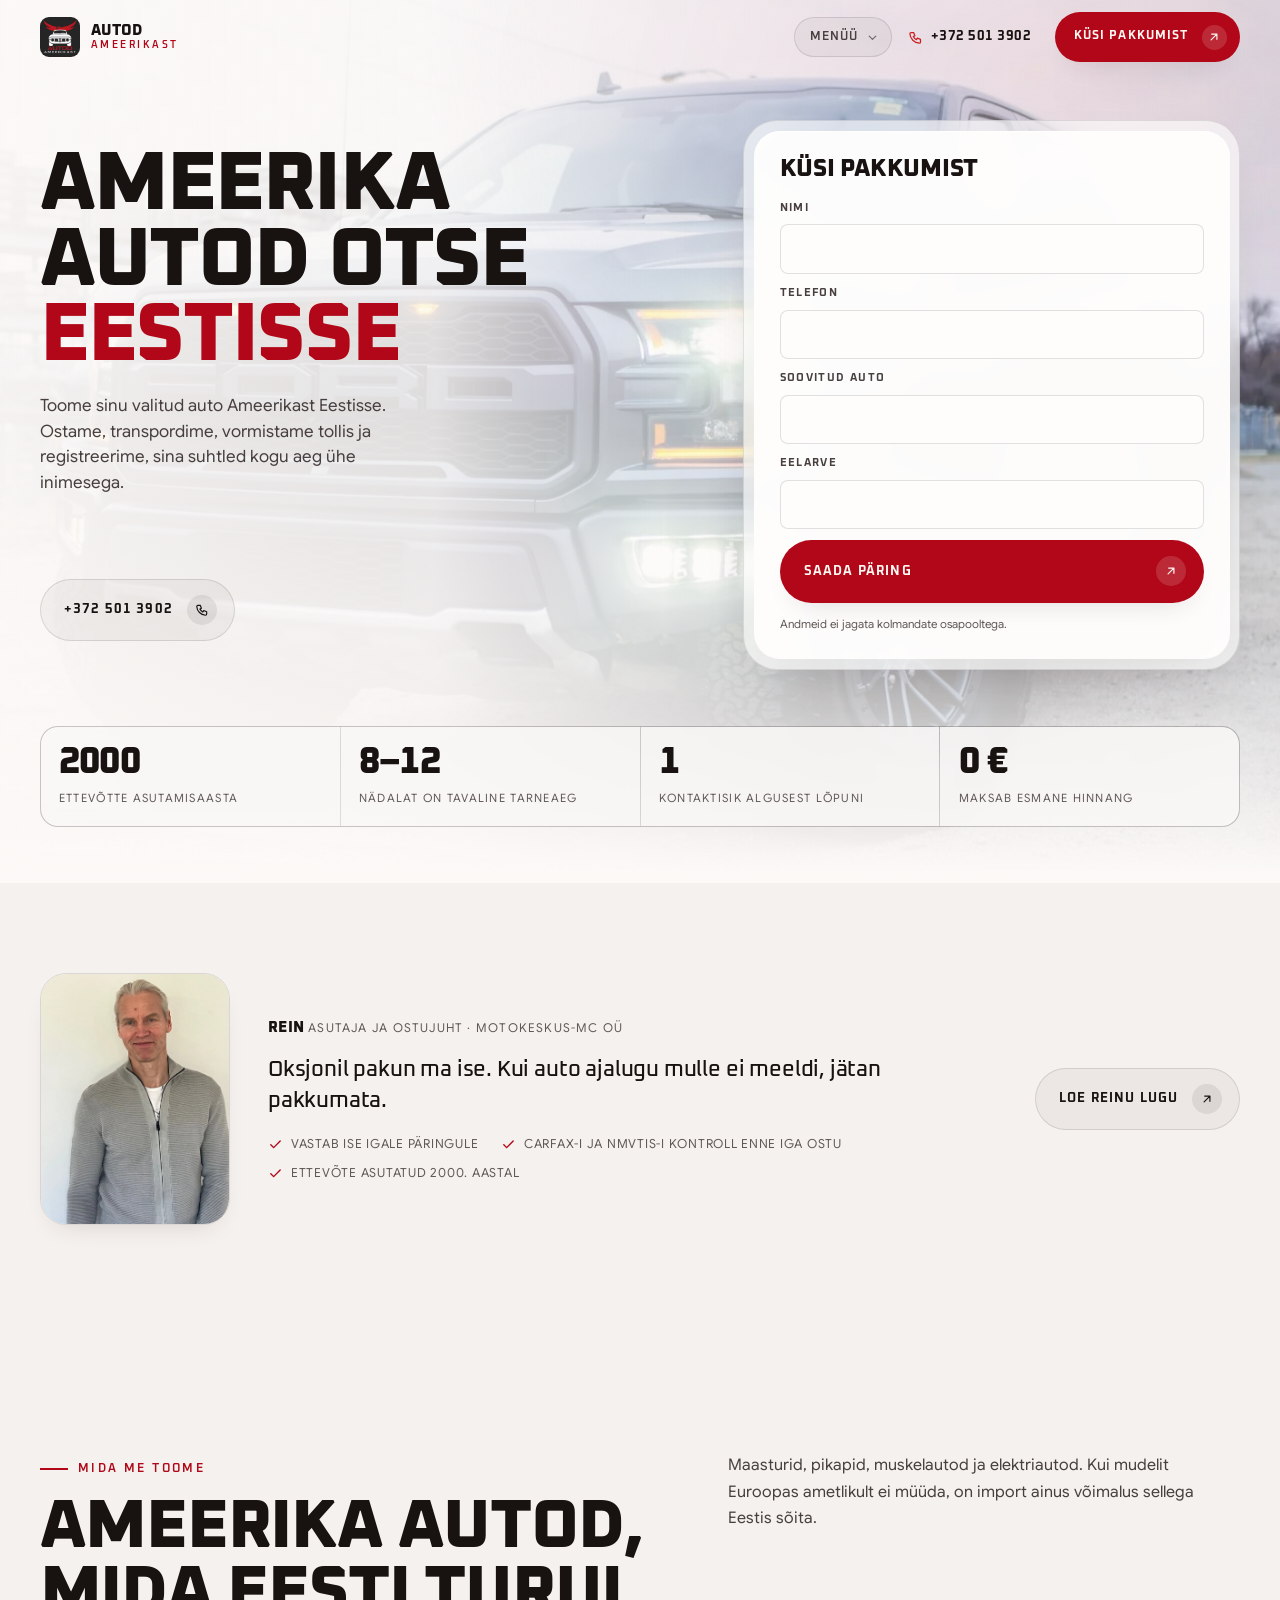
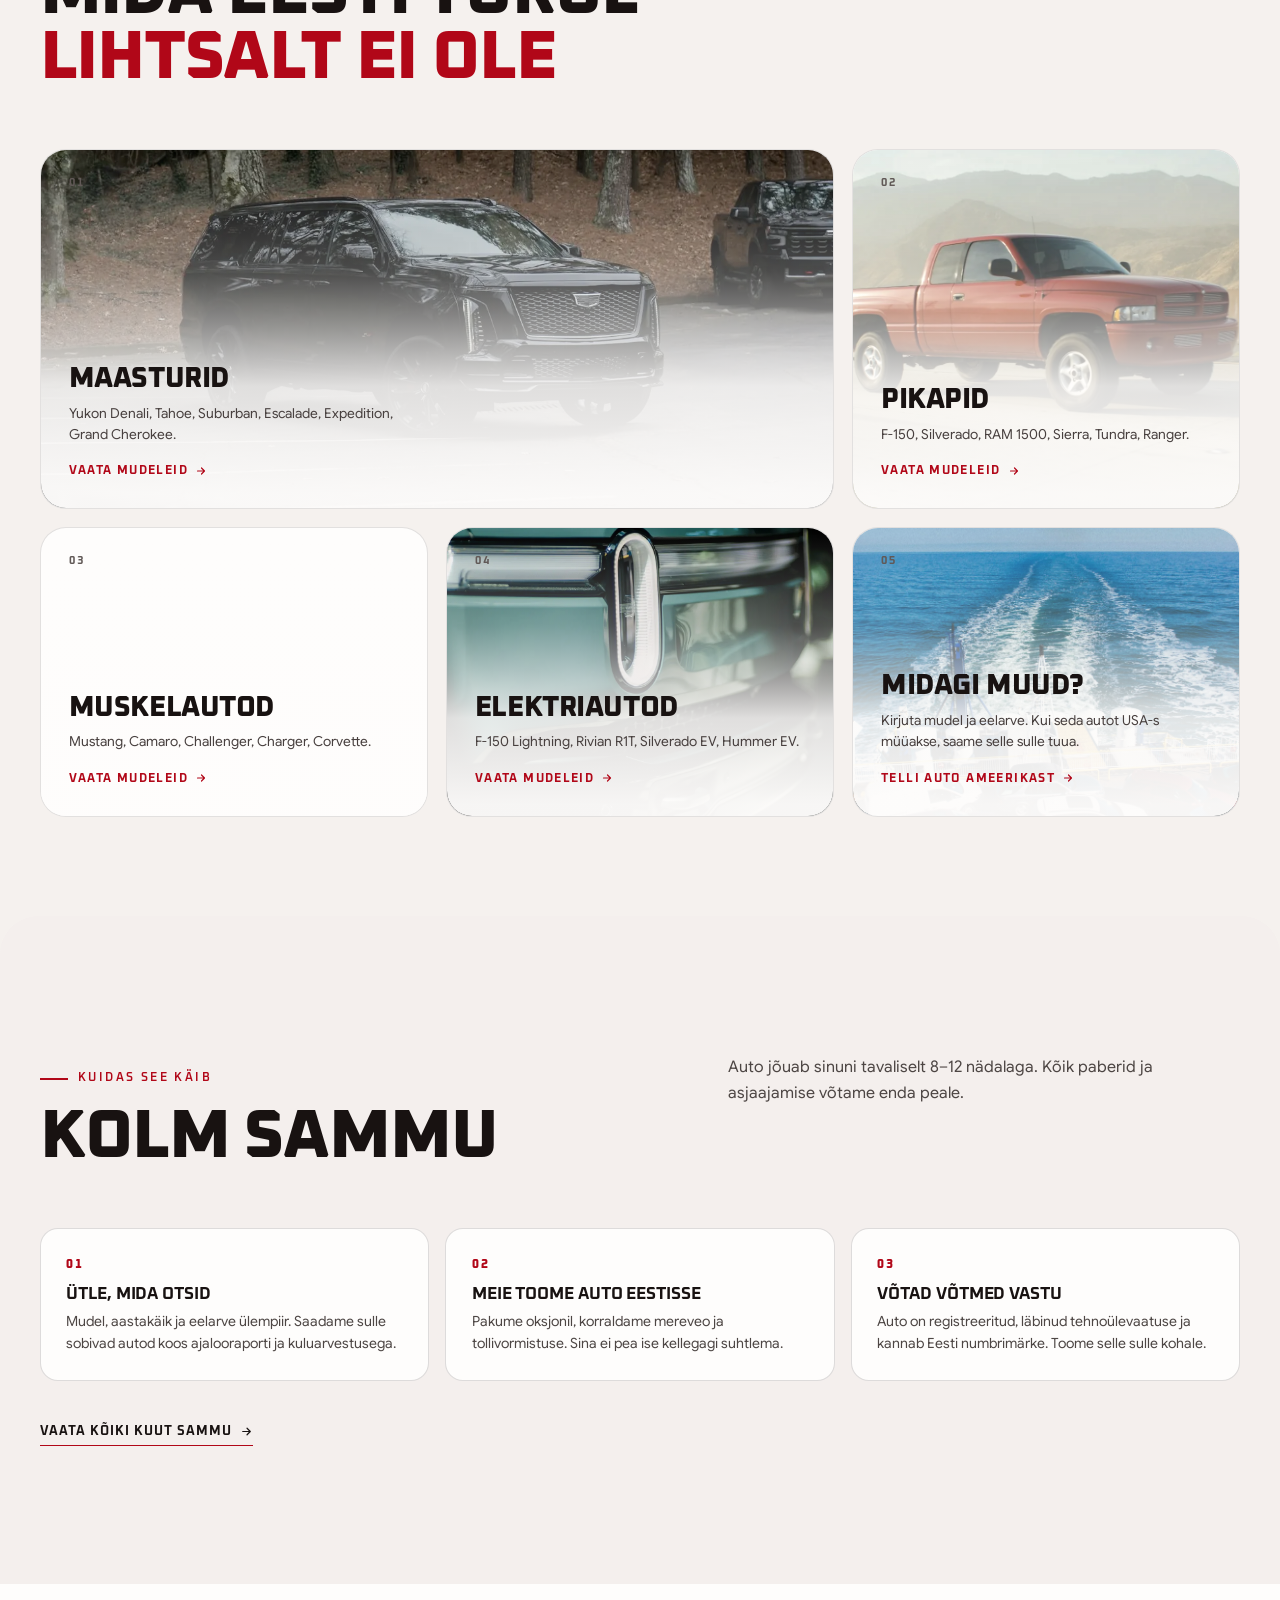
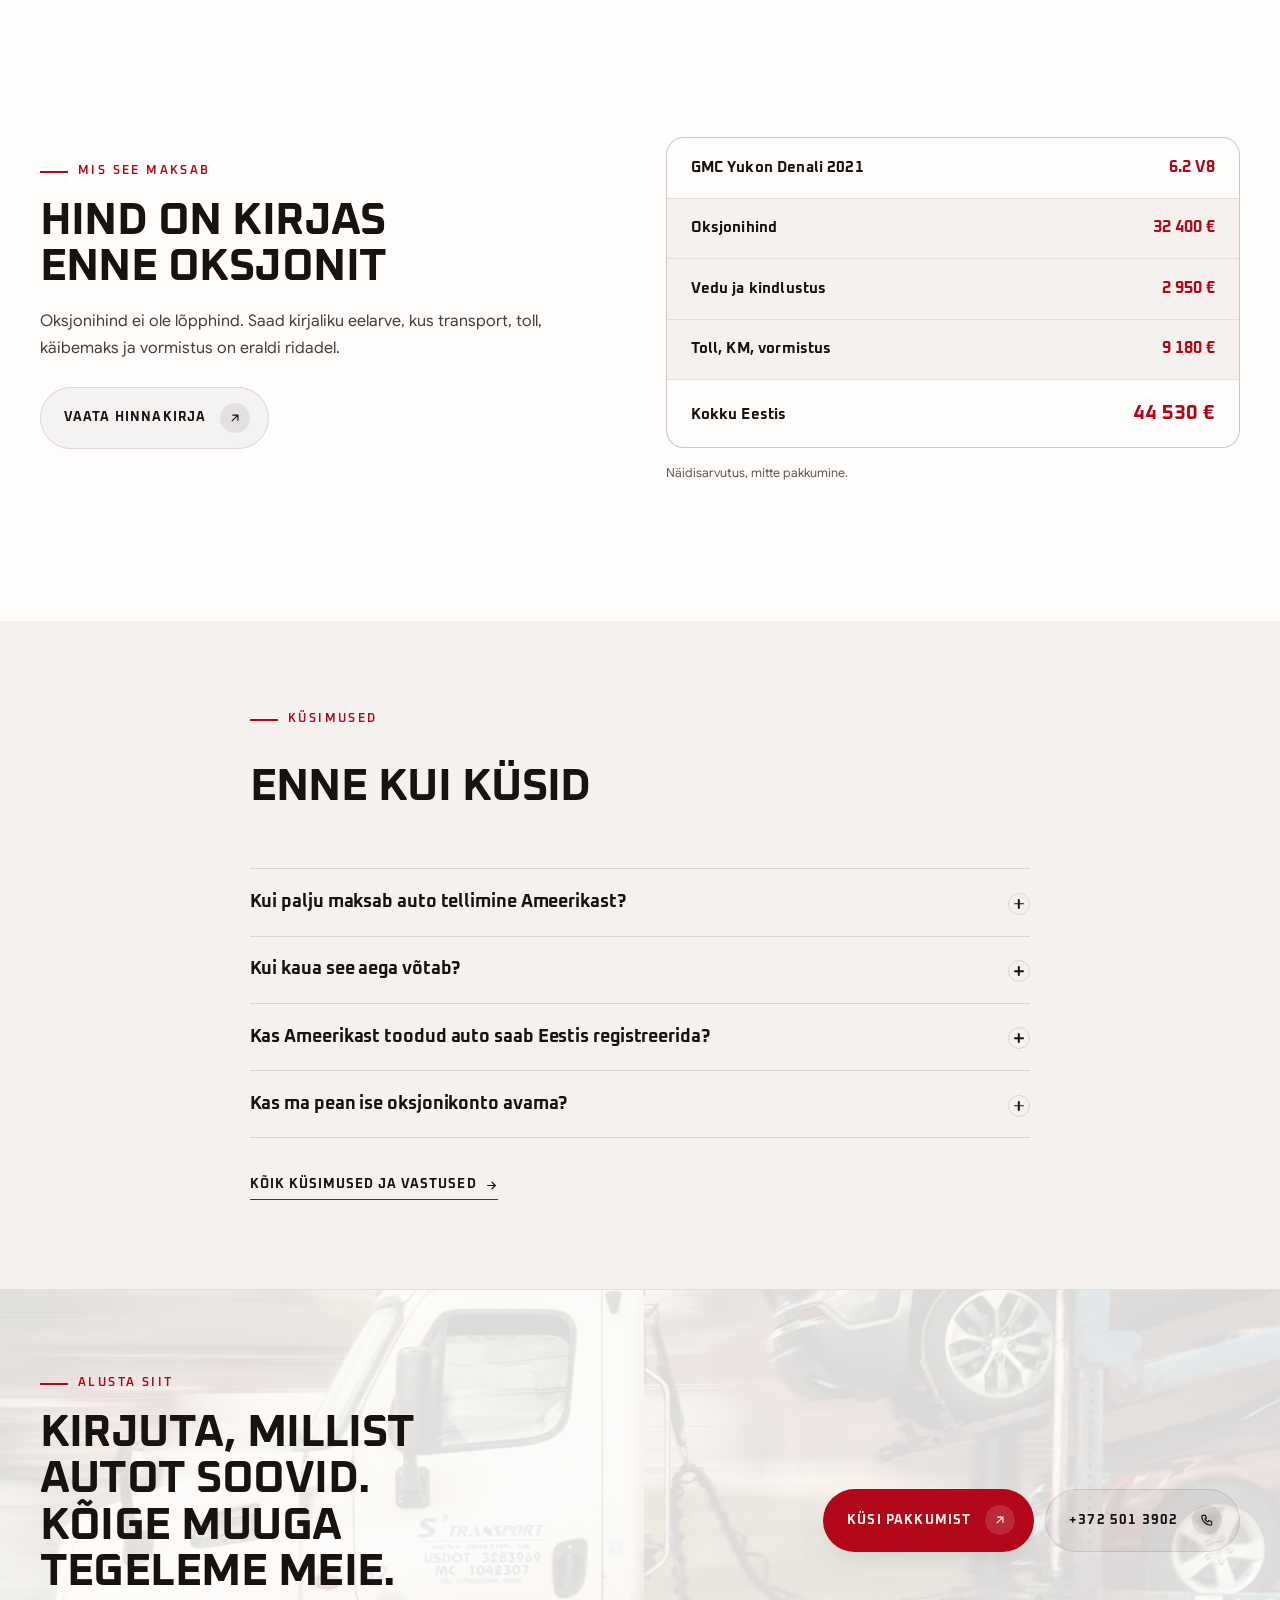
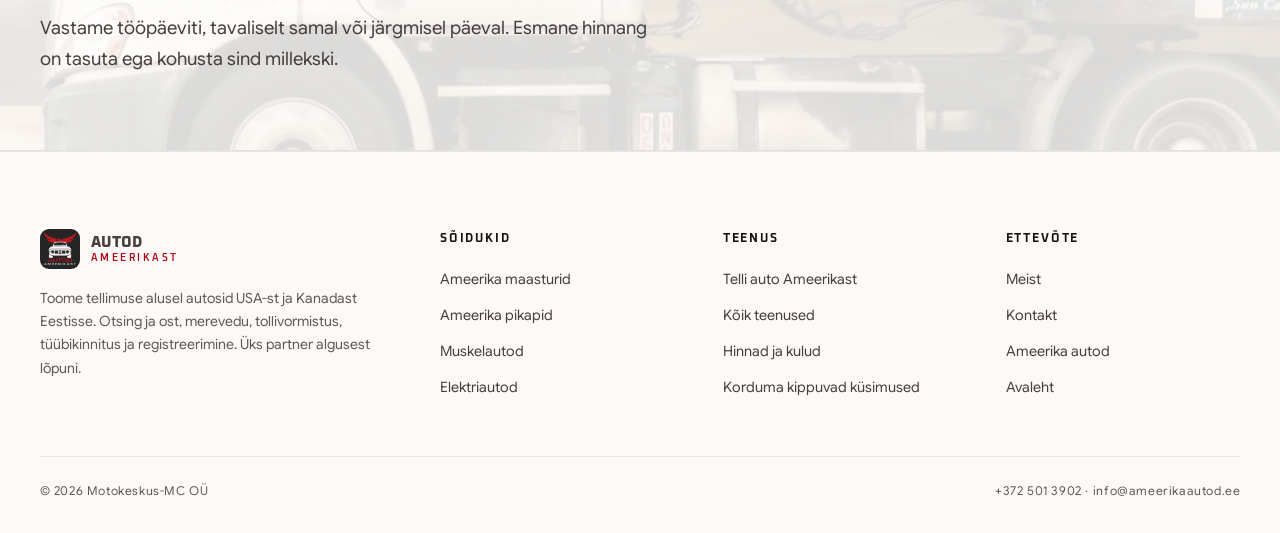
==== index.html @ 1978bb5d "Autod Ameerikast: light-only theme and native Estonian copy - Light theme on all devices; color-sche" ====
<!doctype html>
<html lang="et">
<head>
<meta charset="utf-8">
<meta name="viewport" content="width=device-width, initial-scale=1">
<title>Ameerika autod Eestisse · Telli autod Ameerikast</title>
<meta name="description" content="Telli autod Ameerikast: ost USA oksjonitelt, merevedu, toll, tüübikinnitus ja registreerimine Eestis. Maasturid, pikapid, muskelautod. Küsi pakkumist.">
<meta name="robots" content="index, follow, max-image-preview:large, max-snippet:-1">
<link rel="canonical" href="https://ameerikaautod.ee/">
<meta name="theme-color" content="#faf8f6">
<meta name="color-scheme" content="only light">
<meta name="supported-color-schemes" content="light only">
<meta property="og:type" content="website">
<meta property="og:site_name" content="Autod Ameerikast">
<meta property="og:locale" content="et_EE">
<meta property="og:title" content="Ameerika autod Eestisse · Telli autod Ameerikast">
<meta property="og:description" content="Telli autod Ameerikast: ost USA oksjonitelt, merevedu, toll, tüübikinnitus ja registreerimine Eestis. Maasturid, pikapid, muskelautod. Küsi pakkumist.">
<meta property="og:url" content="https://ameerikaautod.ee/">
<meta property="og:image" content="https://ameerikaautod.ee/img/cars/hero-challenger.webp">
<meta property="og:image:alt" content="Autod Ameerikast">
<meta name="twitter:card" content="summary_large_image">
<meta name="twitter:title" content="Ameerika autod Eestisse · Telli autod Ameerikast">
<meta name="twitter:description" content="Telli autod Ameerikast: ost USA oksjonitelt, merevedu, toll, tüübikinnitus ja registreerimine Eestis. Maasturid, pikapid, muskelautod. Küsi pakkumist.">
<meta name="twitter:image" content="https://ameerikaautod.ee/img/cars/hero-challenger.webp">
<link rel="icon" type="image/png" href="/img/brand/favicon.png">
<link rel="apple-touch-icon" href="/img/brand/favicon.png">
<link rel="preload" as="font" type="font/woff2" href="/fonts/Oxanium.woff2" crossorigin>
<link rel="preload" as="font" type="font/woff2" href="/fonts/GoogleSansFlex.woff2" crossorigin>
<link rel="stylesheet" href="/css/site.css?v=af9ed8b9">
<script type="application/ld+json">{"@context":"https://schema.org","@type":"AutoDealer","@id":"https://ameerikaautod.ee/#org","name":"Autod Ameerikast","legalName":"Motokeskus-MC OÜ","url":"https://ameerikaautod.ee/","logo":"https://ameerikaautod.ee/img/brand/logo.png","image":"https://ameerikaautod.ee/img/cars/hero-challenger.webp","telephone":"+372 501 3902","email":"info@ameerikaautod.ee","priceRange":"€€€","foundingDate":"2000-02-17","vatID":"EE100602175","taxID":"10643414","identifier":{"@type":"PropertyValue","name":"Äriregistri kood","value":"10643414"},"address":{"@type":"PostalAddress","addressLocality":"Tallinn","addressCountry":"EE"},"areaServed":{"@type":"Country","name":"Eesti"},"founder":{"@type":"Person","name":"Rein","jobTitle":"Asutaja ja ostujuht"},"knowsLanguage":["et","en"],"knowsAbout":["Ameerika autode import","Autode tellimine Ameerikast","USA oksjonitelt auto ostmine","Sõiduki tollivormistus","Eesti tüübikinnitus ja registreerimine"],"makesOffer":[{"@type":"Offer","itemOffered":{"@type":"Service","name":"Ameerika maasturid"}},{"@type":"Offer","itemOffered":{"@type":"Service","name":"Ameerika pikapid"}},{"@type":"Offer","itemOffered":{"@type":"Service","name":"Ameerika muskelautod"}},{"@type":"Offer","itemOffered":{"@type":"Service","name":"Ameerika elektriautod"}}]}</script>
<script type="application/ld+json">{"@context":"https://schema.org","@type":"WebSite","@id":"https://ameerikaautod.ee/#website","url":"https://ameerikaautod.ee/","name":"Autod Ameerikast","inLanguage":"et","publisher":{"@id":"https://ameerikaautod.ee/#org"}}</script>
<script type="application/ld+json">{"@context":"https://schema.org","@type":"FAQPage","mainEntity":[{"@type":"Question","name":"Kui palju maksab auto tellimine Ameerikast?","acceptedAnswer":{"@type":"Answer","text":"Ostuhinnale lisandub tavaliselt 35–40%: transport, tollimaks, käibemaks, tüübikinnitus ja teenustasu. Täpse kalkulatsiooni saad enne oksjonit. Kõik kulud on lahti kirjutatud hinnakirja lehel."}},{"@type":"Question","name":"Kui kaua see aega võtab?","acceptedAnswer":{"@type":"Answer","text":"Tavaliselt 8–12 nädalat oksjoni võitmisest kuni Eesti numbrimärkideni. Selle aja sisse jäävad transport sadamasse, merevedu, toll, tüübikinnitus ja registreerimine."}},{"@type":"Question","name":"Kas Ameerikast toodud auto saab Eestis registreerida?","acceptedAnswer":{"@type":"Answer","text":"Jah. Taotleme üksiksõiduki tüübikinnituse, teeme tehnoülevaatuse ja registreerime auto Transpordiametis. Saad auto kätte Eesti numbrimärkide ja kehtiva tehnoülevaatusega."}},{"@type":"Question","name":"Kas ma pean ise oksjonikonto avama?","acceptedAnswer":{"@type":"Answer","text":"Ei. Meil on litsents Coparti ja IAAI oksjonitel osalemiseks. Sina ei pea oksjonimajas registreeruma, sinna deposiiti maksma ega inglise keeles suhtlema."}}]}</script>
</head>
<body>
<a class="skip" href="#sisu">Liigu sisu juurde</a>
<header class="hdr" id="hdr">
  <div class="wrap hdr__in">
    <a class="brand" href="/" aria-label="Autod Ameerikast, avaleht">
      <img src="/img/brand/logo.webp" alt="" width="40" height="40" fetchpriority="high">
      <span class="brand__txt"><span class="brand__a">Autod</span><span class="brand__b">Ameerikast</span></span>
    </a>
    <div class="menu" id="menu">
      <button class="menu__btn" id="menubtn" type="button" aria-expanded="false" aria-controls="menupop">Menüü<svg class="menu__chev" viewBox="0 0 24 24" aria-hidden="true"><path d="m6 9.5 6 6 6-6"/></svg></button>
      <nav class="menu__pop" id="menupop" aria-label="Peamenüü"><ul><li style="--i:0"><a href="/ameerika-autod/"><span class="menu__lbl">Ameerika autod</span><span class="menu__note">Maasturid, pikapid, muskelautod</span></a></li><li style="--i:1"><a href="/telli-auto-ameerikast/"><span class="menu__lbl">Telli auto</span><span class="menu__note">Kuidas tellimine käib</span></a></li><li style="--i:2"><a href="/teenused/"><span class="menu__lbl">Teenused</span><span class="menu__note">Ost, transport, toll, registreerimine</span></a></li><li style="--i:3"><a href="/hinnakiri/"><span class="menu__lbl">Hinnad</span><span class="menu__note">Kui palju auto kokku maksab</span></a></li><li style="--i:4"><a href="/meist/"><span class="menu__lbl">Meist</span><span class="menu__note">Kes sinu auto ostab</span></a></li><li style="--i:5"><a href="/kontakt/"><span class="menu__lbl">Kontakt</span><span class="menu__note">Küsi pakkumist</span></a></li><li style="--i:6"><a href="/kkk/"><span class="menu__lbl">KKK</span><span class="menu__note">Vastused küsimustele</span></a></li></ul></nav>
    </div>
    <a class="hdr__tel" href="tel:+3725013902"><svg viewBox="0 0 24 24" aria-hidden="true"><path d="M5 4h4l2 5-2.5 1.5a11 11 0 0 0 5 5L15 13l5 2v4a2 2 0 0 1-2 2A16 16 0 0 1 3 6a2 2 0 0 1 2-2"/></svg>+372 501 3902</a>
    <span class="hdr__cta"><a class="btn btn--primary btn--sm" href="/kontakt/">Küsi pakkumist<span class="btn__ic"><svg viewBox="0 0 24 24" aria-hidden="true"><path d="M7 17 17 7M8 7h9v9"/></svg></span></a></span>
    <button class="burger" id="burger" aria-expanded="false" aria-controls="sheet" aria-label="Ava menüü"><i aria-hidden="true"></i></button>
  </div>
</header>

<div class="sheet" id="sheet" aria-hidden="true">
  <div></div>
  <nav class="sheet__nav" aria-label="Mobiilimenüü">
    <ul><li><a href="/ameerika-autod/" style="--i:0">Ameerika autod<span>Maasturid, pikapid, muskelautod</span></a></li><li><a href="/telli-auto-ameerikast/" style="--i:1">Telli auto<span>Kuidas tellimine käib</span></a></li><li><a href="/teenused/" style="--i:2">Teenused<span>Ost, transport, toll, registreerimine</span></a></li><li><a href="/hinnakiri/" style="--i:3">Hinnad<span>Kui palju auto kokku maksab</span></a></li><li><a href="/meist/" style="--i:4">Meist<span>Kes sinu auto ostab</span></a></li><li><a href="/kontakt/" style="--i:5">Kontakt<span>Küsi pakkumist</span></a></li><li><a href="/kkk/" style="--i:6">KKK<span>Vastused küsimustele</span></a></li></ul>
  </nav>
  <div class="sheet__foot">
    <a class="btn btn--ghost btn--wide" href="tel:+3725013902">+372 501 3902<span class="btn__ic"><svg viewBox="0 0 24 24" aria-hidden="true"><path d="M5 4h4l2 5-2.5 1.5a11 11 0 0 0 5 5L15 13l5 2v4a2 2 0 0 1-2 2A16 16 0 0 1 3 6a2 2 0 0 1 2-2"/></svg></span></a>
    <a class="btn btn--primary btn--wide" href="/kontakt/">Küsi pakkumist<span class="btn__ic"><svg viewBox="0 0 24 24" aria-hidden="true"><path d="M7 17 17 7M8 7h9v9"/></svg></span></a>
  </div>
</div>
<main id="sisu">

<section class="hero">
  <div class="hero__amb" aria-hidden="true">
    <img src="/img/cars/hero-raptor.webp" width="1400" height="1050" alt="" fetchpriority="high" decoding="async">
  </div>
  <div class="hero__veil" aria-hidden="true"></div>
  <div class="wrap hero__in">
    <div class="hero__grid">

      <div>
        <h1 class="d-hero">Ameerika<br>autod otse<br><span class="mark">Eestisse</span></h1>
        <p class="hero__sub">Toome sinu valitud auto Ameerikast Eestisse. Ostame, transpordime, vormistame tollis ja registreerime, sina suhtled kogu aeg ühe inimesega.</p>
      </div>

      <div class="hero__acts">
        <a class="btn btn--ghost" href="tel:+3725013902">+372 501 3902<span class="btn__ic"><svg viewBox="0 0 24 24" aria-hidden="true"><path d="M5 4h4l2 5-2.5 1.5a11 11 0 0 0 5 5L15 13l5 2v4a2 2 0 0 1-2 2A16 16 0 0 1 3 6a2 2 0 0 1 2-2"/></svg></span></a>
      </div>

      <aside class="heroform">
        <div class="heroform__core">
          <h2>Küsi pakkumist</h2>
          <form class="form" action="/aitah/" method="post" name="kiirparing" data-netlify="true" netlify-honeypot="company">
            <input type="hidden" name="form-name" value="kiirparing">
            <p hidden><label>Jäta tühjaks <input name="company"></label></p>
            <div class="field">
              <label for="h-nimi">Nimi</label>
              <input id="h-nimi" name="nimi" type="text" autocomplete="name" required>
            </div>
            <div class="field">
              <label for="h-tel">Telefon</label>
              <input id="h-tel" name="telefon" type="tel" autocomplete="tel" required>
            </div>
            <div class="field">
              <label for="h-auto">Soovitud auto</label>
              <input id="h-auto" name="soov" type="text" required>
            </div>
            <div class="field">
              <label for="h-eelarve">Eelarve</label>
              <input id="h-eelarve" name="eelarve" type="text">
            </div>
            <button class="btn btn--primary btn--wide" type="submit">Saada päring<span class="btn__ic"><svg viewBox="0 0 24 24" aria-hidden="true"><path d="M7 17 17 7M8 7h9v9"/></svg></span></button>
            <p class="heroform__note">Andmeid ei jagata kolmandate osapooltega.</p>
          </form>
        </div>
      </aside>

    </div>
    <div class="hero__facts">
      <div class="fact"><b>2000</b><span>ettevõtte asutamisaasta</span></div>
      <div class="fact"><b>8&ndash;12</b><span>nädalat on tavaline tarneaeg</span></div>
      <div class="fact"><b>1</b><span>kontaktisik algusest lõpuni</span></div>
      <div class="fact"><b>0 &euro;</b><span>maksab esmane hinnang</span></div>
    </div>
  </div>
</section>

<section class="sec sec--tight sec--raise">
  <div class="wrap trust rv">
    <div class="trust__face">
      <img src="/img/founder/rein-portrait.webp" width="824" height="1100"
           alt="Rein, Autod Ameerikast asutaja" loading="lazy" decoding="async">
    </div>
    <div>
      <span class="trust__who">Rein</span>
      <span class="trust__role">Asutaja ja ostujuht &middot; Motokeskus-MC OÜ</span>
      <p class="trust__quote">Oksjonil pakun ma ise. Kui auto ajalugu mulle ei meeldi, jätan pakkumata.</p>
      <div class="trust__meta">
        <span><svg viewBox="0 0 24 24" aria-hidden="true"><path d="m4.5 12.5 4.5 4.5L19.5 6.5"/></svg>Vastab ise igale päringule</span>
        <span><svg viewBox="0 0 24 24" aria-hidden="true"><path d="m4.5 12.5 4.5 4.5L19.5 6.5"/></svg>CARFAX-i ja NMVTIS-i kontroll enne iga ostu</span>
        <span><svg viewBox="0 0 24 24" aria-hidden="true"><path d="m4.5 12.5 4.5 4.5L19.5 6.5"/></svg>Ettevõte asutatud 2000. aastal</span>
      </div>
    </div>
    <div style="align-self:stretch;display:flex;align-items:center">
      <a class="btn btn--ghost" href="/meist/">Loe Reinu lugu<span class="btn__ic"><svg viewBox="0 0 24 24" aria-hidden="true"><path d="M7 17 17 7M8 7h9v9"/></svg></span></a>
    </div>
  </div>
</section>

<section class="sec sec--raise">
  <div class="wrap">
    <div class="sec__head sec__head--split">
      <div>
        <span class="kicker">Mida me toome</span>
        <h2 class="d1" style="margin-top:1rem">Ameerika autod,<br>mida Eesti turul<br><span class="mark">lihtsalt ei ole</span></h2>
      </div>
      <p>Maasturid, pikapid, muskelautod ja elektriautod. Kui mudelit Euroopas ametlikult ei müüda, on import ainus võimalus sellega Eestis sõita.</p>
    </div>
    <div class="bento"><a class="tile tile--wide" href="/ameerika-autod/maasturid/">
      <img src="/img/cars/suv-escalade.webp" width="1200" height="900" alt="Must Cadillac Escalade parklas lehtedeta puude taustal" loading="lazy" decoding="async">
      <span class="tile__idx">01</span>
      <span class="tile__body">
        <h3>Maasturid</h3>
        <p>Yukon Denali, Tahoe, Suburban, Escalade, Expedition, Grand Cherokee.</p>
        <span class="tile__go">Vaata mudeleid<svg viewBox="0 0 24 24" aria-hidden="true"><path d="M5 12h14M13 6l6 6-6 6"/></svg></span>
      </span>
    </a><a class="tile tile--tall" href="/ameerika-autod/pikapid/">
      <img src="/img/cars/pickup-orange.webp" width="1200" height="900" alt="Oranž pikap sõidab maanteel" loading="lazy" decoding="async">
      <span class="tile__idx">02</span>
      <span class="tile__body">
        <h3>Pikapid</h3>
        <p>F-150, Silverado, RAM 1500, Sierra, Tundra, Ranger.</p>
        <span class="tile__go">Vaata mudeleid<svg viewBox="0 0 24 24" aria-hidden="true"><path d="M5 12h14M13 6l6 6-6 6"/></svg></span>
      </span>
    </a><a class="tile tile--third" href="/ameerika-autod/muskelautod/">
      <img src="/img/cars/muscle-mustang.webp" width="1200" height="900" alt="Punane Ford Mustang Mach 1 kurvis maanteel" loading="lazy" decoding="async">
      <span class="tile__idx">03</span>
      <span class="tile__body">
        <h3>Muskelautod</h3>
        <p>Mustang, Camaro, Challenger, Charger, Corvette.</p>
        <span class="tile__go">Vaata mudeleid<svg viewBox="0 0 24 24" aria-hidden="true"><path d="M5 12h14M13 6l6 6-6 6"/></svg></span>
      </span>
    </a><a class="tile tile--third" href="/ameerika-autod/elektriautod/">
      <img src="/img/cars/ev-truck.webp" width="1200" height="900" alt="Rohekassinise elektripikapi esivõre ja valgusriba lähivaates" loading="lazy" decoding="async">
      <span class="tile__idx">04</span>
      <span class="tile__body">
        <h3>Elektriautod</h3>
        <p>F-150 Lightning, Rivian R1T, Silverado EV, Hummer EV.</p>
        <span class="tile__go">Vaata mudeleid<svg viewBox="0 0 24 24" aria-hidden="true"><path d="M5 12h14M13 6l6 6-6 6"/></svg></span>
      </span>
    </a><a class="tile tile--third" href="/telli-auto-ameerikast/">
      <img src="/img/cars/ship-cars.webp" width="1200" height="900" alt="Autod laeva tekil ookeanil" loading="lazy" decoding="async">
      <span class="tile__idx">05</span>
      <span class="tile__body">
        <h3>Midagi muud?</h3>
        <p>Kirjuta mudel ja eelarve. Kui seda autot USA-s müüakse, saame selle sulle tuua.</p>
        <span class="tile__go">Telli auto Ameerikast<svg viewBox="0 0 24 24" aria-hidden="true"><path d="M5 12h14M13 6l6 6-6 6"/></svg></span>
      </span>
    </a></div>
  </div>
</section>

<section class="sec sec--light notch">
  <div class="wrap">
    <div class="sec__head sec__head--split">
      <div>
        <span class="kicker kicker--light">Kuidas see käib</span>
        <h2 class="d1" style="margin-top:1rem">Kolm sammu</h2>
      </div>
      <p>Auto jõuab sinuni tavaliselt 8&ndash;12 nädalaga. Kõik paberid ja asjaajamise võtame enda peale.</p>
    </div>
    <ol class="mini">
      <li><b aria-hidden="true">01</b><h3>Ütle, mida otsid</h3><p>Mudel, aastakäik ja eelarve ülempiir. Saadame sulle sobivad autod koos ajalooraporti ja kuluarvestusega.</p></li>
      <li><b aria-hidden="true">02</b><h3>Meie toome auto Eestisse</h3><p>Pakume oksjonil, korraldame mereveo ja tollivormistuse. Sina ei pea ise kellegagi suhtlema.</p></li>
      <li><b aria-hidden="true">03</b><h3>Võtad võtmed vastu</h3><p>Auto on registreeritud, läbinud tehnoülevaatuse ja kannab Eesti numbrimärke. Toome selle sulle kohale.</p></li>
    </ol>
    <div style="margin-top:2.2rem"><a class="lnk" href="/telli-auto-ameerikast/">Vaata kõiki kuut sammu<svg viewBox="0 0 24 24" aria-hidden="true"><path d="M5 12h14M13 6l6 6-6 6"/></svg></a></div>
  </div>
</section>

<section class="sec sec--sheet">
  <div class="wrap split">
    <div class="rv">
      <span class="kicker">Mis see maksab</span>
      <h2 class="d2" style="margin-top:1rem">Hind on kirjas<br>enne oksjonit</h2>
      <p class="prose" style="margin-top:1.1rem">Oksjonihind ei ole lõpphind. Saad kirjaliku eelarve, kus transport, toll, käibemaks ja vormistus on eraldi ridadel.</p>
      <div style="margin-top:1.6rem"><a class="btn btn--ghost" href="/hinnakiri/">Vaata hinnakirja<span class="btn__ic"><svg viewBox="0 0 24 24" aria-hidden="true"><path d="M7 17 17 7M8 7h9v9"/></svg></span></a></div>
    </div>
    <div class="rv">
      <dl class="ptable">
        <div class="prow prow--head"><dt>GMC Yukon Denali 2021</dt><dd>6.2 V8</dd></div>
        <div class="prow"><dt>Oksjonihind</dt><dd>32 400 &euro;</dd></div>
        <div class="prow"><dt>Vedu ja kindlustus</dt><dd>2 950 &euro;</dd></div>
        <div class="prow"><dt>Toll, KM, vormistus</dt><dd>9 180 &euro;</dd></div>
        <div class="prow prow--total prow--head"><dt>Kokku Eestis</dt><dd>44 530 &euro;</dd></div>
      </dl>
      <p class="form__note" style="margin-top:.9rem">Näidisarvutus, mitte pakkumine.</p>
    </div>
  </div>
</section>

<section class="sec sec--tight sec--raise">
  <div class="wrap-narrow">
    <div class="sec__head"><span class="kicker">Küsimused</span><h2 class="d2" style="margin-top:1rem">Enne kui küsid</h2></div>
    <div class="faq"><details>
      <summary>Kui palju maksab auto tellimine Ameerikast?<i aria-hidden="true"></i></summary>
      <div class="faq__a"><div><p>Ostuhinnale lisandub tavaliselt 35–40%: transport, tollimaks, käibemaks, tüübikinnitus ja teenustasu. Täpse kalkulatsiooni saad enne oksjonit. Kõik kulud on lahti kirjutatud <a href="/hinnakiri/" style="color:var(--brand-text)">hinnakirja lehel</a>.</p></div></div>
    </details><details>
      <summary>Kui kaua see aega võtab?<i aria-hidden="true"></i></summary>
      <div class="faq__a"><div><p>Tavaliselt 8–12 nädalat oksjoni võitmisest kuni Eesti numbrimärkideni. Selle aja sisse jäävad transport sadamasse, merevedu, toll, tüübikinnitus ja registreerimine.</p></div></div>
    </details><details>
      <summary>Kas Ameerikast toodud auto saab Eestis registreerida?<i aria-hidden="true"></i></summary>
      <div class="faq__a"><div><p>Jah. Taotleme üksiksõiduki tüübikinnituse, teeme tehnoülevaatuse ja registreerime auto Transpordiametis. Saad auto kätte Eesti numbrimärkide ja kehtiva tehnoülevaatusega.</p></div></div>
    </details><details>
      <summary>Kas ma pean ise oksjonikonto avama?<i aria-hidden="true"></i></summary>
      <div class="faq__a"><div><p>Ei. Meil on litsents Coparti ja IAAI oksjonitel osalemiseks. Sina ei pea oksjonimajas registreeruma, sinna deposiiti maksma ega inglise keeles suhtlema.</p></div></div>
    </details></div>
    <div style="margin-top:2rem"><a class="lnk" href="/kkk/">Kõik küsimused ja vastused<svg viewBox="0 0 24 24" aria-hidden="true"><path d="M5 12h14M13 6l6 6-6 6"/></svg></a></div>
  </div>
</section>


<section class="band">
  <div class="band__bg" aria-hidden="true"><img src="/img/cars/carrier-truck.webp" width="1400" height="700" alt="" loading="lazy" decoding="async"></div>
  <div class="wrap band__in">
    <div class="rv">
      <span class="kicker">Alusta siit</span>
      <h2 class="d2" style="margin-top:1rem">Kirjuta, millist autot soovid. Kõige muuga tegeleme meie.</h2>
      <p class="lede" style="margin-top:1rem;max-width:52ch">Vastame tööpäeviti, tavaliselt samal või järgmisel päeval. Esmane hinnang on tasuta ega kohusta sind millekski.</p>
    </div>
    <div class="band__acts rv">
      <a class="btn btn--primary" href="/kontakt/">Küsi pakkumist<span class="btn__ic"><svg viewBox="0 0 24 24" aria-hidden="true"><path d="M7 17 17 7M8 7h9v9"/></svg></span></a>
      <a class="btn btn--ghost" href="tel:+3725013902">+372 501 3902<span class="btn__ic"><svg viewBox="0 0 24 24" aria-hidden="true"><path d="M5 4h4l2 5-2.5 1.5a11 11 0 0 0 5 5L15 13l5 2v4a2 2 0 0 1-2 2A16 16 0 0 1 3 6a2 2 0 0 1 2-2"/></svg></span></a>
    </div>
  </div>
</section>
</main>
<footer class="ftr">
  <div class="wrap">
    <div class="ftr__grid">
      <div class="ftr__col ftr__about">
        <a class="brand" href="/" aria-label="Autod Ameerikast, avaleht">
          <img src="/img/brand/logo.webp" alt="" width="40" height="40" loading="lazy">
          <span class="brand__txt"><span class="brand__a">Autod</span><span class="brand__b">Ameerikast</span></span>
        </a>
        <p>Toome tellimuse alusel autosid USA-st ja Kanadast Eestisse. Otsing ja ost, merevedu, tollivormistus, tüübikinnitus ja registreerimine. Üks partner algusest lõpuni.</p>
      </div>
      <div class="ftr__col">
        <h2 class="ftr__h">Sõidukid</h2>
        <ul><li><a href="/ameerika-autod/maasturid/">Ameerika maasturid</a></li><li><a href="/ameerika-autod/pikapid/">Ameerika pikapid</a></li><li><a href="/ameerika-autod/muskelautod/">Muskelautod</a></li><li><a href="/ameerika-autod/elektriautod/">Elektriautod</a></li></ul>
      </div><div class="ftr__col">
        <h2 class="ftr__h">Teenus</h2>
        <ul><li><a href="/telli-auto-ameerikast/">Telli auto Ameerikast</a></li><li><a href="/teenused/">Kõik teenused</a></li><li><a href="/hinnakiri/">Hinnad ja kulud</a></li><li><a href="/kkk/">Korduma kippuvad küsimused</a></li></ul>
      </div><div class="ftr__col">
        <h2 class="ftr__h">Ettevõte</h2>
        <ul><li><a href="/meist/">Meist</a></li><li><a href="/kontakt/">Kontakt</a></li><li><a href="/ameerika-autod/">Ameerika autod</a></li><li><a href="/">Avaleht</a></li></ul>
      </div>
    </div>
    <div class="ftr__bot">
      <span>© 2026 Motokeskus-MC OÜ</span>
      <span><a href="tel:+3725013902">+372 501 3902</a> · <a href="mailto:info@ameerikaautod.ee">info@ameerikaautod.ee</a></span>
    </div>
  </div>
</footer>
<script src="/js/site.js?v=0c613868" defer></script>
</body>
</html>
---- css/site.css ----
/* ===========================================================
   AUTOD AMEERIKAST — design system
   Oxanium (display) + Google Sans Flex (body), self-hosted.
   =========================================================== */

@font-face{
  font-family:"Oxanium";
  src:url("/fonts/Oxanium.woff2") format("woff2-variations"),
      url("/fonts/Oxanium.woff2") format("woff2");
  font-weight:300 800; font-style:normal; font-display:swap;
}
@font-face{
  font-family:"GS Flex";
  src:url("/fonts/GoogleSansFlex.woff2") format("woff2-variations"),
      url("/fonts/GoogleSansFlex.woff2") format("woff2");
  font-weight:300 800; font-style:normal; font-display:swap;
}

:root{
  /* ---- surface: every neutral tinted toward the brand hue ---- */
  /* LIGHT ONLY: the ink-* names are kept so selectors stay stable,
     but every surface is now light. No dark theme exists. */
  color-scheme:light only;
  --ink-900:oklch(98.4% .004 60);   /* page */
  --ink-850:oklch(96% .006 55);     /* raised band */
  --ink-800:oklch(99.4% .002 60);   /* cards */
  --ink-750:oklch(94% .007 55);
  --ink-700:oklch(90% .008 50);
  --ink-600:oklch(82% .009 45);
  --ink-500:oklch(66% .009 35);

  --paper:oklch(95.6% .006 55);
  --paper-2:oklch(99.4% .002 60);
  --paper-3:oklch(88% .008 50);

  --brand:oklch(48% .192 26);
  --brand-hi:oklch(54% .205 27);
  --brand-text:oklch(48% .192 26);   /* small text on light: AA-safe */
  --brand-dim:oklch(38% .145 26);

  /* ---- text ---- */
  /* on-dark-* now hold DARK text for the light surfaces */
  --on-dark-1:oklch(19% .010 28);
  --on-dark-2:oklch(38% .010 30);
  --on-dark-3:oklch(47% .011 32);
  --on-light-1:oklch(19% .010 28);
  --on-light-2:oklch(40% .010 30);
  --on-light-3:oklch(46% .011 32);

  --line-dark:oklch(19% .01 28 / .12);
  --line-dark-2:oklch(19% .01 28 / .08);
  --line-light:oklch(19% .01 28 / .14);

  /* ---- type ---- */
  --display:"Oxanium","Arial Narrow",system-ui,sans-serif;
  --body:"GS Flex",system-ui,-apple-system,"Segoe UI",sans-serif;

  --t-hero:clamp(2.6rem,1.05rem + 5.1vw,5.4rem);
  --t-d1:clamp(2.1rem,1.1rem + 3.9vw,4.25rem);
  --t-d2:clamp(1.65rem,1.08rem + 2.2vw,2.9rem);
  --t-d3:clamp(1.3rem,1.07rem + .9vw,1.85rem);
  --t-lg:clamp(1.03rem,.98rem + .22vw,1.19rem);
  --t-base:1rem;
  --t-sm:.875rem;
  --t-xs:.75rem;

  /* ---- space ---- */
  --sec:clamp(5.5rem,3rem + 7vw,10.5rem);
  --sec-tight:clamp(3.5rem,2rem + 4.5vw,6.5rem);
  --gut:clamp(1.15rem,.55rem + 2.4vw,2.75rem);
  --maxw:1280px;
  --maxw-narrow:860px;

  /* ---- radius / depth ---- */
  --r-xs:4px; --r-sm:10px; --r-md:18px; --r-lg:26px; --r-xl:34px;
  --lift:0 24px 60px -30px oklch(28% .03 28 / .26);
  --lift-sm:0 12px 28px -16px oklch(28% .03 28 / .2);
  --inner-hi:inset 0 1px 0 oklch(100% 0 0 / .7);

  /* ---- motion ---- */
  --ease-out:cubic-bezier(.23,1,.32,1);
  --ease-mv:cubic-bezier(.77,0,.175,1);
  --ease-soft:cubic-bezier(.32,.72,0,1);
}

*,*::before,*::after{box-sizing:border-box}
html{-webkit-text-size-adjust:100%;scroll-behavior:smooth;color-scheme:light only;background:var(--ink-900)}
@media (prefers-reduced-motion:reduce){html{scroll-behavior:auto}}
body{
  margin:0;background:var(--ink-900);color:var(--on-dark-1);
  font-family:var(--body);font-size:var(--t-base);font-weight:400;
  line-height:1.65;-webkit-font-smoothing:antialiased;
  text-rendering:optimizeLegibility;overflow-x:hidden;
}
img,svg,video{display:block;max-width:100%}
img{height:auto}
a{color:inherit;text-decoration:none}
ul,ol{list-style:none;margin:0;padding:0}
p{margin:0}
h1,h2,h3,h4{margin:0;font-weight:inherit}
button{font:inherit;color:inherit;background:none;border:0;cursor:pointer}
input,textarea,select{font:inherit;color:inherit}
:focus-visible{outline:2px solid var(--brand-hi);outline-offset:3px;border-radius:2px}

.vh{position:absolute;width:1px;height:1px;margin:-1px;padding:0;overflow:hidden;clip:rect(0 0 0 0);clip-path:inset(50%);white-space:nowrap;border:0}
.wrap{width:100%;max-width:var(--maxw);margin-inline:auto;padding-inline:var(--gut)}
.wrap-narrow{width:100%;max-width:var(--maxw-narrow);margin-inline:auto;padding-inline:var(--gut)}
.skip{position:absolute;left:-9999px;top:0;z-index:200;background:var(--brand);color:#fff;padding:12px 20px;font-family:var(--display);font-weight:700}
.skip:focus{left:12px;top:12px}

/* ---------- type primitives ---------- */
.kicker{
  font-family:var(--display);font-weight:600;font-size:var(--t-xs);
  letter-spacing:.2em;text-transform:uppercase;color:var(--brand-text);
  display:inline-flex;align-items:center;gap:.65rem;
}
.kicker::before{content:"";width:28px;height:2px;background:var(--brand);flex:none}
.kicker--plain::before{display:none}
.kicker--light{color:var(--brand)}

.d-hero{font-family:var(--display);font-weight:800;font-size:var(--t-hero);line-height:.92;letter-spacing:-.022em;text-transform:uppercase}
.d1{font-family:var(--display);font-weight:800;font-size:var(--t-d1);line-height:.97;letter-spacing:-.018em;text-transform:uppercase}
.d2{font-family:var(--display);font-weight:700;font-size:var(--t-d2);line-height:1.02;letter-spacing:-.012em;text-transform:uppercase}
.d3{font-family:var(--display);font-weight:700;font-size:var(--t-d3);line-height:1.1;letter-spacing:-.008em}
.lede{font-size:var(--t-lg);line-height:1.68;color:var(--on-dark-2);max-width:62ch}
.prose{color:var(--on-dark-2);max-width:68ch}
.prose p + p{margin-top:1.05em}
.on-light .lede,.on-light .prose{color:var(--on-light-2)}
.mark{color:var(--brand-text)}
.on-light .mark{color:var(--brand)}
.num{font-family:var(--display);font-variant-numeric:tabular-nums;font-weight:700}

/* ---------- buttons ---------- */
.btn{
  position:relative;display:inline-flex;align-items:center;gap:.85rem;
  font-family:var(--display);font-weight:700;font-size:.8125rem;
  letter-spacing:.09em;text-transform:uppercase;
  padding:.95rem 1.1rem .95rem 1.45rem;border-radius:999px;
  border:1px solid transparent;isolation:isolate;
  transition:background-color .22s var(--ease-out),color .22s var(--ease-out),
             border-color .22s var(--ease-out),transform .16s var(--ease-out);
}
.btn:active{transform:scale(.975)}
.btn__ic{
  display:grid;place-items:center;width:30px;height:30px;border-radius:999px;flex:none;
  background:oklch(100% 0 0 / .14);
  transition:transform .3s var(--ease-out),background-color .22s var(--ease-out);
}
.btn__ic svg{width:14px;height:14px;stroke:currentColor;stroke-width:2;fill:none;stroke-linecap:round;stroke-linejoin:round}
.btn--primary{background:var(--brand);color:oklch(98% .01 60);box-shadow:var(--lift-sm)}
.btn--ghost{background:oklch(19% .01 28 / .04);color:var(--on-dark-1);border-color:var(--line-dark)}
.sec--light .btn--ghost{background:oklch(19% .01 28 / .05);color:var(--on-light-1);border-color:var(--line-light)}
.sec--light .btn--ghost .btn__ic{background:oklch(19% .01 28 / .09)}
.btn--ghost .btn__ic{background:oklch(19% .01 28 / .08)}
.btn--solid-light{background:var(--on-light-1);color:var(--paper-2)}
.btn--outline-light{background:transparent;color:var(--on-light-1);border-color:var(--line-light)}
.btn--outline-light .btn__ic{background:oklch(19% .01 28 / .09)}
@media (hover:hover) and (pointer:fine){
  .btn--primary:hover{background:var(--brand-hi)}
  .btn--ghost:hover{background:oklch(19% .01 28 / .08);border-color:oklch(19% .01 28 / .24)}
  .btn--solid-light:hover{background:var(--brand)}
  .btn--outline-light:hover{background:var(--brand);color:oklch(98% .01 60);border-color:var(--brand)}
  .btn--outline-light:hover .btn__ic{background:oklch(100% 0 0 / .14)}
  .btn:hover .btn__ic{transform:translate(2px,-2px)}
}
.btn--sm{font-size:.75rem;padding:.7rem .8rem .7rem 1.1rem}
.btn--sm .btn__ic{width:25px;height:25px}
.btn--wide{width:100%;justify-content:space-between}

.lnk{
  font-family:var(--display);font-weight:700;font-size:.8125rem;letter-spacing:.08em;
  text-transform:uppercase;display:inline-flex;align-items:center;gap:.5rem;
  padding-bottom:3px;border-bottom:1px solid var(--brand);color:var(--on-dark-1);
  transition:color .2s var(--ease-out),gap .22s var(--ease-out);
}
.on-light .lnk,.sec--light .lnk{color:var(--on-light-1)}
@media (hover:hover){.lnk:hover{color:var(--brand-hi);gap:.8rem}}
.lnk svg{width:13px;height:13px;stroke:currentColor;stroke-width:2.2;fill:none;stroke-linecap:round;stroke-linejoin:round}

/* ---------- header ---------- */
.hdr{
  position:fixed;inset:0 0 auto;z-index:90;
  transition:background-color .3s var(--ease-out),border-color .3s var(--ease-out),backdrop-filter .3s;
  border-bottom:1px solid transparent;
}
.hdr.is-stuck{
  background:oklch(98.4% .004 60 / .88);backdrop-filter:blur(14px) saturate(150%);
  -webkit-backdrop-filter:blur(14px) saturate(150%);border-bottom-color:var(--line-dark-2);
}
.hdr__in{display:flex;align-items:center;gap:1.5rem;height:74px}
.brand{display:flex;align-items:center;gap:.7rem;flex:none}
.brand img{width:40px;height:40px;border-radius:9px}
.brand__txt{display:flex;flex-direction:column;line-height:1}
.brand__a{font-family:var(--display);font-weight:800;font-size:.95rem;letter-spacing:.01em;text-transform:uppercase}
.brand__b{font-family:var(--display);font-weight:600;font-size:.6rem;letter-spacing:.26em;text-transform:uppercase;color:var(--brand-text);margin-top:3px}
.menu{display:none;position:relative;margin-left:auto}
.menu__btn{
  display:flex;align-items:center;gap:.5rem;cursor:pointer;
  padding:.56rem .78rem .56rem .95rem;border-radius:999px;
  border:1px solid oklch(19% .01 28 / .12);background:oklch(19% .01 28 / .035);
  font-family:var(--display);font-weight:600;font-size:.78rem;letter-spacing:.08em;
  text-transform:uppercase;color:var(--on-dark-2);-webkit-tap-highlight-color:transparent;
  transition:color .18s var(--ease-out),background-color .18s var(--ease-out),
             border-color .18s var(--ease-out),transform .13s var(--ease-out);
}
.menu__btn:active{transform:scale(.97)}
.menu__chev{
  width:13px;height:13px;flex:none;opacity:.7;
  stroke:currentColor;stroke-width:2.4;fill:none;stroke-linecap:round;stroke-linejoin:round;
  transition:transform .22s var(--ease-out),opacity .18s var(--ease-out);
}
@media (hover:hover) and (pointer:fine){
  .menu__btn:hover{color:var(--on-dark-1);background:oklch(19% .01 28 / .06);border-color:oklch(19% .01 28 / .2)}
}
.menu.is-open .menu__btn{color:var(--on-dark-1);background:oklch(19% .01 28 / .06);border-color:oklch(19% .01 28 / .2)}
.menu.is-open .menu__chev{transform:rotate(180deg);opacity:1}

/* panel: scales out of the trigger, exits faster than it enters */
.menu__pop{
  position:absolute;top:calc(100% + .6rem);right:0;width:19.5rem;padding:.45rem;
  border-radius:18px;border:1px solid oklch(19% .01 28 / .1);
  background:oklch(99.4% .002 60 / .96);
  backdrop-filter:blur(20px) saturate(150%);-webkit-backdrop-filter:blur(20px) saturate(150%);
  box-shadow:var(--lift),var(--inner-hi);
  transform-origin:top right;
  opacity:0;visibility:hidden;transform:translateY(-7px) scale(.96);
  transition:opacity .15s var(--ease-out),transform .15s var(--ease-out),visibility .15s;
}
.menu.is-open .menu__pop{
  opacity:1;visibility:visible;transform:none;
  transition:opacity .2s var(--ease-out),transform .2s var(--ease-out),visibility 0s;
}
.menu__pop li{
  opacity:0;transform:translateY(6px);
  transition:opacity .2s var(--ease-out),transform .2s var(--ease-out);
}
.menu.is-open .menu__pop li{
  opacity:1;transform:none;transition-delay:calc(var(--i) * 22ms + 45ms);
}
.menu__pop a{
  display:grid;gap:.14rem;padding:.6rem .72rem;border-radius:12px;
  transition:background-color .16s var(--ease-out);
}
.menu__lbl{
  font-family:var(--display);font-weight:700;font-size:.82rem;letter-spacing:.06em;
  text-transform:uppercase;color:var(--on-dark-1);
  transition:color .16s var(--ease-out);
}
.menu__note{font-size:.71rem;line-height:1.35;color:var(--on-dark-3)}
@media (hover:hover) and (pointer:fine){
  .menu__pop a:hover{background:oklch(19% .01 28 / .05)}
  .menu__pop a:hover .menu__lbl{color:var(--brand-text)}
}
.menu__pop a[aria-current="page"]{background:oklch(19% .01 28 / .05)}
.menu__pop a[aria-current="page"] .menu__lbl{color:var(--brand-text)}
.menu__pop a[aria-current="page"] .menu__note{color:var(--on-dark-2)}
.hdr__cta{display:none;margin-left:.5rem}
.hdr__tel{
  display:none;align-items:center;gap:.45rem;font-family:var(--display);
  font-weight:700;font-size:.82rem;letter-spacing:.04em;color:var(--on-dark-1);
}
.hdr__tel svg{width:15px;height:15px;stroke:var(--brand-hi);stroke-width:2;fill:none;stroke-linecap:round;stroke-linejoin:round}
.burger{
  margin-left:auto;width:44px;height:44px;border-radius:999px;display:grid;place-items:center;
  border:1px solid var(--line-dark);background:oklch(19% .01 28 / .035);
  transition:transform .16s var(--ease-out),background-color .2s var(--ease-out);
}
.burger:active{transform:scale(.94)}
.burger i{position:relative;display:block;width:17px;height:1.8px;background:var(--on-dark-1);border-radius:2px;transition:transform .34s var(--ease-soft),opacity .2s linear}
.burger i::before,.burger i::after{content:"";position:absolute;left:0;width:17px;height:1.8px;background:inherit;border-radius:2px;transition:transform .34s var(--ease-soft)}
.burger i::before{top:-5.5px}.burger i::after{top:5.5px}
.burger[aria-expanded="true"] i{background:transparent}
.burger[aria-expanded="true"] i::before{transform:translateY(5.5px) rotate(45deg);background:var(--on-dark-1)}
.burger[aria-expanded="true"] i::after{transform:translateY(-5.5px) rotate(-45deg);background:var(--on-dark-1)}
@media (min-width:1040px){
  .menu,.hdr__cta{display:block}
  .hdr__tel{display:inline-flex}
  .burger{display:none}
  .hdr__in{gap:1rem}
}

/* ---------- mobile sheet ---------- */
.sheet{
  position:fixed;inset:0;z-index:89;display:grid;grid-template-rows:74px 1fr auto;
  background:oklch(98.4% .004 60 / .98);backdrop-filter:blur(18px);-webkit-backdrop-filter:blur(18px);
  opacity:0;visibility:hidden;transition:opacity .3s var(--ease-out),visibility .3s;
}
.sheet.is-open{opacity:1;visibility:visible}
.sheet__nav{padding:1.5rem var(--gut) 0;overflow-y:auto}
.sheet__nav li{border-bottom:1px solid var(--line-dark-2)}
.sheet__nav a{
  display:flex;align-items:center;justify-content:space-between;gap:1rem;padding:1.05rem 0;
  font-family:var(--display);font-weight:700;font-size:1.35rem;letter-spacing:-.01em;
  text-transform:uppercase;color:var(--on-dark-1);
  opacity:0;transform:translateY(14px);
}
.sheet.is-open .sheet__nav a{animation:sheetIn .5s var(--ease-out) forwards;animation-delay:calc(var(--i) * 45ms + 70ms)}
.sheet__nav a span{font-family:var(--body);font-size:.68rem;font-weight:500;letter-spacing:.14em;color:var(--on-dark-3)}
@keyframes sheetIn{to{opacity:1;transform:none}}
.sheet__foot{padding:1.25rem var(--gut) calc(1.5rem + env(safe-area-inset-bottom));display:grid;gap:.6rem;border-top:1px solid var(--line-dark-2)}
body.is-locked{overflow:hidden}

/* ---------- hero ---------- */
.hero{position:relative;overflow:hidden;background:var(--ink-900);isolation:isolate}
.hero__amb{position:absolute;inset:0;z-index:0}
.hero__amb img{width:100%;height:100%;object-fit:cover;object-position:62% 58%;opacity:1;transform:scale(1.07);animation:heroDrift 26s var(--ease-soft) forwards}
@keyframes heroDrift{to{transform:scale(1)}}
.hero__veil{
  position:absolute;inset:0;z-index:1;
  background:
    radial-gradient(90% 70% at 88% 8%,oklch(48% .192 26 / .10),transparent 62%),
    linear-gradient(to top,oklch(98.4% .004 60) 1%,oklch(98.4% .004 60 / .7) 22%,oklch(98.4% .004 60 / .12) 55%,oklch(98.4% .004 60 / .4) 100%),
    linear-gradient(to right,oklch(98.4% .004 60 / .96) 0%,oklch(98.4% .004 60 / .86) 34%,oklch(98.4% .004 60 / .2) 64%,oklch(98.4% .004 60 / 0) 100%);
}
.hero__in{position:relative;z-index:2;padding-block:clamp(6rem,11vw,7.5rem) clamp(2.5rem,4.5vw,3.5rem)}
.hero__grid{display:grid;gap:clamp(2.25rem,4.5vw,4rem);align-items:center}
.hero h1{margin-block:0;max-width:14ch}
.hero__sub{max-width:34ch;margin:1.15rem 0 0;color:var(--on-dark-2);font-size:clamp(1rem,.9rem + .2vw,1.15rem);line-height:1.5}
.hero__acts{display:flex;flex-wrap:wrap;gap:.7rem}

/* right-hand column: the enquiry form, above the fold */
.heroform{
  position:relative;padding:.6rem;border-radius:var(--r-xl);
  background:oklch(99.4% .002 60 / .62);backdrop-filter:blur(16px) saturate(140%);
  -webkit-backdrop-filter:blur(16px) saturate(140%);
  border:1px solid oklch(19% .01 28 / .1);box-shadow:var(--lift);
}
.heroform__core{border-radius:calc(var(--r-xl) - 8px);background:oklch(99.4% .002 60 / .97);padding:clamp(1.15rem,2vw,1.6rem);box-shadow:var(--inner-hi)}
.heroform h2{font-family:var(--display);font-weight:800;font-size:clamp(1.15rem,1rem + .6vw,1.5rem);line-height:1.1;letter-spacing:-.01em;text-transform:uppercase;margin:0 0 1.1rem}
.heroform .field label{font-size:.66rem;letter-spacing:.13em}
.heroform .field input,.heroform .field select{padding:.72rem .85rem;font-size:.92rem;border-radius:8px}
.heroform .form{gap:.7rem}
.heroform__note{font-size:.72rem;color:var(--on-dark-3);line-height:1.5;margin-top:.15rem}

@media (min-width:1040px){
  .hero__grid{grid-template-columns:minmax(0,1.04fr) minmax(0,.8fr);grid-template-rows:auto auto;align-items:center;row-gap:1.7rem}
  .hero__grid > :first-child{grid-column:1;grid-row:1}
  .hero__grid > .heroform{grid-column:2;grid-row:1 / span 2}
  .hero__grid > .hero__acts{grid-column:1;grid-row:2}
  .hero h1{max-width:13ch}
}
/* phone sits under the form on narrow screens so the form lands higher */
@media (max-width:1039px){
  .hero__grid{display:flex;flex-direction:column;gap:1.5rem}
  .hero__grid > :first-child{order:1}
  .hero__grid > .heroform{order:2;max-width:34rem;width:100%}
  .hero__grid > .hero__acts{order:3}
  .hero__in{padding-block:clamp(5rem,16vw,6.5rem) clamp(2rem,5vw,3rem)}
  .hero h1{margin-block:.9rem .75rem}
  .hero__sub{font-size:1rem}
}

.hero__facts{
  display:grid;grid-template-columns:repeat(2,1fr);gap:1px;margin-top:clamp(2.5rem,4.5vw,3.5rem);
  background:var(--line-dark);border:1px solid var(--line-dark);border-radius:var(--r-md);overflow:hidden;
}
.fact{background:oklch(99.4% .002 60 / .84);backdrop-filter:blur(6px);-webkit-backdrop-filter:blur(6px);padding:1.15rem 1.15rem 1.25rem}
.fact b{display:block;font-family:var(--display);font-weight:800;font-size:clamp(1.5rem,.9rem + 1.9vw,2.3rem);line-height:1;letter-spacing:-.02em;color:var(--on-dark-1);font-variant-numeric:tabular-nums}
.fact span{display:block;margin-top:.5rem;font-size:.72rem;letter-spacing:.11em;text-transform:uppercase;color:var(--on-dark-3);line-height:1.4}
@media (min-width:860px){.hero__facts{grid-template-columns:repeat(4,1fr)}}

/* ---------- marquee ---------- */
.marq{border-block:1px solid var(--line-dark-2);background:var(--ink-850);overflow:hidden;padding-block:1.05rem}
.marq__track{display:flex;width:max-content;gap:0;animation:marq 42s linear infinite}
.marq__track span{
  font-family:var(--display);font-weight:700;font-size:.9rem;letter-spacing:.13em;text-transform:uppercase;
  color:var(--on-dark-3);padding-inline:1.6rem;display:inline-flex;align-items:center;gap:1.6rem;white-space:nowrap;
}
.marq__track span::after{content:"";width:5px;height:5px;background:var(--brand);border-radius:1px;flex:none}
@media (hover:hover){.marq:hover .marq__track{animation-play-state:paused}}
@keyframes marq{to{transform:translateX(-50%)}}

/* ---------- sections ---------- */
.sec{padding-block:var(--sec);position:relative}
.sec--tight{padding-block:var(--sec-tight)}
.sec--light{background:var(--paper);color:var(--on-light-1)}
.sec--light .d1,.sec--light .d2,.sec--light .d3{color:var(--on-light-1)}
.sec--raise{background:var(--ink-850)}
.sec--sheet{background:var(--ink-800)}
.notch{border-start-start-radius:clamp(22px,3vw,44px);border-start-end-radius:clamp(22px,3vw,44px);margin-top:calc(-1 * clamp(22px,3vw,44px));position:relative;z-index:2}

.sec__head{display:grid;gap:1.15rem;margin-bottom:clamp(2.5rem,4.5vw,4rem)}
.sec__head p{color:var(--on-dark-2);max-width:56ch}
.sec--light .sec__head p{color:var(--on-light-2)}
@media (min-width:900px){
  .sec__head--split{grid-template-columns:minmax(0,1fr) minmax(0,.82fr);gap:clamp(2rem,5vw,5rem);align-items:end}
  .sec__head--split > :first-child{grid-row:span 2}
}

/* ---------- bento: vehicle categories ---------- */
.bento{display:grid;gap:clamp(.8rem,1.4vw,1.1rem)}
@media (min-width:760px){.bento{grid-template-columns:repeat(6,1fr)}}
.tile{
  position:relative;display:block;overflow:hidden;border-radius:var(--r-lg);
  background:var(--ink-800);border:1px solid var(--line-dark);isolation:isolate;
  min-height:260px;transition:border-color .3s var(--ease-out),transform .4s var(--ease-out);
}
.tile img{position:absolute;inset:0;width:100%;height:100%;object-fit:cover;z-index:-2;transition:transform .9s var(--ease-soft),filter .5s var(--ease-out);filter:saturate(.86) contrast(1.04)}
.tile::after{
  content:"";position:absolute;inset:0;z-index:-1;
  background:linear-gradient(to top,oklch(99.4% .002 60 / .97) 4%,oklch(99.4% .002 60 / .88) 34%,oklch(99.4% .002 60 / .3) 66%,oklch(99.4% .002 60 / 0) 100%);
  transition:opacity .4s var(--ease-out);
}
.tile__body{position:relative;height:100%;display:flex;flex-direction:column;justify-content:flex-end;gap:.55rem;padding:clamp(1.25rem,2.2vw,1.9rem)}
.tile__idx{position:absolute;top:clamp(1rem,2vw,1.5rem);left:clamp(1.25rem,2.2vw,1.9rem);font-family:var(--display);font-weight:700;font-size:.7rem;letter-spacing:.18em;color:var(--on-dark-3)}
.tile h3{font-family:var(--display);font-weight:800;font-size:clamp(1.25rem,.9rem + 1.1vw,1.85rem);line-height:1.02;letter-spacing:-.015em;text-transform:uppercase}
.tile p{font-size:.86rem;line-height:1.55;color:var(--on-dark-2);max-width:40ch}
.tile__go{
  display:inline-flex;align-items:center;gap:.45rem;margin-top:.45rem;
  font-family:var(--display);font-weight:700;font-size:.72rem;letter-spacing:.12em;text-transform:uppercase;color:var(--brand-text);
  transition:gap .25s var(--ease-out);
}
.tile__go svg{width:12px;height:12px;stroke:currentColor;stroke-width:2.4;fill:none;stroke-linecap:round;stroke-linejoin:round}
@media (hover:hover) and (pointer:fine){
  .tile:hover{border-color:oklch(19% .01 28 / .24);transform:translateY(-3px)}
  .tile:hover img{transform:scale(1.055)}
  .tile:hover .tile__go{gap:.75rem}
}
.tile:active{transform:scale(.993)}
@media (min-width:760px){
  .tile--wide{grid-column:span 4;min-height:360px}
  .tile--tall{grid-column:span 2;min-height:360px}
  .tile--half{grid-column:span 3;min-height:300px}
  .tile--third{grid-column:span 2;min-height:290px}
}

/* ---------- process rail ---------- */
.rail{display:grid;gap:clamp(.8rem,1.4vw,1rem)}
@media (min-width:680px){.rail{grid-template-columns:repeat(2,1fr)}}
@media (min-width:1080px){.rail{grid-template-columns:repeat(3,1fr)}}
.step{
  position:relative;padding:clamp(1.5rem,2.4vw,2.1rem);border-radius:var(--r-md);
  background:var(--ink-800);border:1px solid var(--line-dark);box-shadow:var(--inner-hi);
  display:flex;flex-direction:column;gap:.75rem;overflow:hidden;
}
.sec--light .step{background:var(--paper-2);border-color:var(--line-light);box-shadow:none}
.step__n{
  font-family:var(--display);font-weight:800;font-size:clamp(2.6rem,1.6rem + 2.4vw,3.6rem);
  line-height:.82;letter-spacing:-.04em;color:oklch(19% .01 28 / .12);font-variant-numeric:tabular-nums;
}
.sec--light .step__n{color:oklch(19% .01 28 / .13)}
.step h3{font-family:var(--display);font-weight:700;font-size:1.05rem;line-height:1.2;letter-spacing:.005em;text-transform:uppercase}
.step p{font-size:.9rem;line-height:1.6;color:var(--on-dark-2)}
.sec--light .step p{color:var(--on-light-2)}
.step__bar{position:absolute;inset:auto 0 0 0;height:2px;background:var(--brand);transform:scaleX(0);transform-origin:left;transition:transform .55s var(--ease-out)}
.step.is-in .step__bar{transform:scaleX(1)}

/* compact step row (homepage) */
.mini{display:grid;gap:clamp(.8rem,1.4vw,1rem)}
@media (min-width:720px){.mini{grid-template-columns:repeat(3,1fr)}}
.mini li{
  position:relative;padding:clamp(1.25rem,2vw,1.7rem);border-radius:var(--r-md);
  background:var(--ink-800);border:1px solid var(--line-dark);box-shadow:var(--inner-hi);
}
.sec--light .mini li{background:var(--paper-2);border-color:var(--line-light);box-shadow:none}
.mini b{display:block;font-family:var(--display);font-weight:800;font-size:.72rem;letter-spacing:.18em;color:var(--brand-hi);margin-bottom:.7rem}
.sec--light .mini b{color:var(--brand)}
.mini h3{font-family:var(--display);font-weight:700;font-size:1.05rem;line-height:1.18;letter-spacing:-.005em;text-transform:uppercase;margin-bottom:.4rem}
.mini p{font-size:.88rem;line-height:1.55;color:var(--on-dark-2)}
.sec--light .mini p{color:var(--on-light-2)}

/* trust strip: founder, condensed */
.trust{display:grid;gap:clamp(1.6rem,3vw,2.6rem);align-items:center}
@media (min-width:900px){.trust{grid-template-columns:auto minmax(0,1fr) auto}}
.trust__face{position:relative;width:clamp(128px,18vw,190px);flex:none;border-radius:var(--r-lg);overflow:hidden;border:1px solid var(--line-dark);box-shadow:var(--lift-sm)}
.trust__face img{width:100%;aspect-ratio:3/4;object-fit:cover;object-position:50% 22%}
.trust__who{font-family:var(--display);font-weight:800;font-size:.95rem;letter-spacing:.02em;text-transform:uppercase}
.trust__role{font-size:.76rem;letter-spacing:.1em;text-transform:uppercase;color:var(--on-dark-3);margin-top:.2rem}
.trust__quote{font-family:var(--display);font-weight:500;font-size:clamp(1.05rem,.95rem + .55vw,1.38rem);line-height:1.4;letter-spacing:-.008em;color:var(--on-dark-1);margin-top:.9rem}
.trust__meta{display:flex;flex-wrap:wrap;gap:.5rem 1.4rem;margin-top:1.1rem}
.trust__meta span{display:flex;align-items:center;gap:.5rem;font-size:.78rem;letter-spacing:.06em;text-transform:uppercase;color:var(--on-dark-3)}
.trust__meta svg{width:15px;height:15px;stroke:var(--brand);stroke-width:2.2;fill:none;stroke-linecap:round;stroke-linejoin:round;flex:none}

/* ---------- founder ---------- */
.founder{position:relative;overflow:hidden}
.founder__grid{display:grid;gap:clamp(2rem,4vw,3.5rem);align-items:center}
@media (min-width:980px){.founder__grid{grid-template-columns:minmax(0,.86fr) minmax(0,1fr)}}
.shell{
  position:relative;padding:clamp(7px,.75vw,11px);border-radius:var(--r-xl);
  background:oklch(19% .01 28 / .035);border:1px solid var(--line-dark);box-shadow:var(--lift);
}
.shell__core{position:relative;overflow:hidden;border-radius:calc(var(--r-xl) - 10px);background:var(--ink-800);box-shadow:var(--inner-hi)}
.shell__core img{width:100%;height:auto;display:block}
.founder__tag{
  position:absolute;left:clamp(10px,1.4vw,18px);bottom:clamp(10px,1.4vw,18px);right:clamp(10px,1.4vw,18px);
  display:flex;align-items:center;justify-content:space-between;gap:1rem;flex-wrap:wrap;
  padding:.8rem 1rem;border-radius:var(--r-sm);
  background:oklch(99.4% .002 60 / .9);backdrop-filter:blur(10px);-webkit-backdrop-filter:blur(10px);
  border:1px solid var(--line-dark);
}
.founder__tag b{font-family:var(--display);font-weight:800;font-size:.95rem;letter-spacing:.02em;text-transform:uppercase;display:block}
.founder__tag span{font-size:.72rem;letter-spacing:.1em;text-transform:uppercase;color:var(--on-dark-3)}
.sig{display:flex;align-items:center;gap:.55rem;font-family:var(--display);font-weight:700;font-size:.68rem;letter-spacing:.16em;text-transform:uppercase;color:var(--brand-text)}
.sig i{width:7px;height:7px;border-radius:999px;background:var(--brand);box-shadow:0 0 0 0 oklch(48% .192 26 / .7);animation:ping 2.4s var(--ease-out) infinite;flex:none}
@keyframes ping{70%{box-shadow:0 0 0 9px oklch(48% .192 26 / 0)}100%{box-shadow:0 0 0 0 oklch(48% .192 26 / 0)}}

.quote{position:relative;margin-top:clamp(1.6rem,3vw,2.4rem);padding-left:clamp(1.1rem,2vw,1.6rem)}
.quote::before{content:"";position:absolute;left:0;top:.35em;bottom:.35em;width:2px;background:var(--brand);border-radius:2px}
.quote p{font-family:var(--display);font-weight:500;font-size:clamp(1.05rem,.95rem + .6vw,1.4rem);line-height:1.42;letter-spacing:-.008em;color:var(--on-dark-1)}
.quote cite{display:block;margin-top:.85rem;font-style:normal;font-size:.76rem;letter-spacing:.14em;text-transform:uppercase;color:var(--on-dark-3)}

.cred{display:grid;gap:1px;margin-top:clamp(1.8rem,3vw,2.5rem);background:var(--line-dark);border:1px solid var(--line-dark);border-radius:var(--r-md);overflow:hidden}
@media (min-width:600px){.cred{grid-template-columns:repeat(3,1fr)}}
.cred div{background:var(--ink-850);padding:1.1rem 1.15rem}
.cred b{display:block;font-family:var(--display);font-weight:800;font-size:1.45rem;line-height:1;letter-spacing:-.02em;font-variant-numeric:tabular-nums}
.cred span{display:block;margin-top:.45rem;font-size:.71rem;letter-spacing:.1em;text-transform:uppercase;color:var(--on-dark-3);line-height:1.4}

/* ---------- split feature (zig-zag) ---------- */
.split{display:grid;gap:clamp(2rem,4vw,4rem);align-items:center}
@media (min-width:980px){
  .split{grid-template-columns:repeat(2,minmax(0,1fr))}
  .split--flip > :first-child{order:2}
}
.frame{position:relative;border-radius:var(--r-lg);overflow:hidden;border:1px solid var(--line-dark);box-shadow:var(--lift)}
.frame img{width:100%;height:100%;object-fit:cover;aspect-ratio:4/3}
.frame--tall img{aspect-ratio:3/4}
.sec--light .frame{border-color:var(--line-light)}
.frame__chip{
  position:absolute;top:14px;left:14px;padding:.45rem .8rem;border-radius:999px;
  background:oklch(99.4% .002 60 / .9);backdrop-filter:blur(8px);-webkit-backdrop-filter:blur(8px);
  border:1px solid var(--line-dark);
  font-family:var(--display);font-weight:700;font-size:.66rem;letter-spacing:.14em;text-transform:uppercase;color:var(--on-dark-1);
}

/* ---------- checks ---------- */
.checks{display:grid;gap:.85rem;margin-block:1.6rem}
.checks li{display:flex;gap:.8rem;align-items:flex-start;font-size:.95rem;line-height:1.55;color:var(--on-dark-2)}
.sec--light .checks li{color:var(--on-light-2)}
.checks svg{width:19px;height:19px;flex:none;margin-top:.17em;stroke:var(--brand);stroke-width:2.2;fill:none;stroke-linecap:round;stroke-linejoin:round}

/* ---------- pricing ---------- */
.ptable{display:grid;gap:1px;background:var(--line-dark);border:1px solid var(--line-dark);border-radius:var(--r-md);overflow:hidden}
.sec--light .ptable{background:var(--line-light);border-color:var(--line-light)}
.prow{display:grid;grid-template-columns:1fr auto;gap:.5rem 1.5rem;align-items:baseline;background:var(--ink-850);padding:1.05rem clamp(1rem,2vw,1.5rem)}
.sec--light .prow{background:var(--paper)}
.prow--head{background:var(--ink-800)}
.sec--light .prow--head{background:var(--paper-2)}
.prow dt{font-family:var(--display);font-weight:700;font-size:.92rem;letter-spacing:.01em}
.prow dd{margin:0;font-family:var(--display);font-weight:700;font-size:.98rem;font-variant-numeric:tabular-nums;color:var(--brand-text);white-space:nowrap}
.sec--light .prow dd{color:var(--brand)}
.prow small{grid-column:1/-1;font-family:var(--body);font-weight:400;font-size:.8rem;color:var(--on-dark-3);line-height:1.5;display:block;margin-top:.15rem}
.sec--light .prow small{color:var(--on-light-3)}
.prow--total dd{font-size:1.25rem}

/* ---------- faq ---------- */
.faq{border-top:1px solid var(--line-dark)}
.sec--light .faq{border-color:var(--line-light)}
.faq details{border-bottom:1px solid var(--line-dark)}
.sec--light .faq details{border-color:var(--line-light)}
.faq summary{
  list-style:none;cursor:pointer;display:flex;align-items:flex-start;justify-content:space-between;gap:1.5rem;
  padding:1.3rem 0;font-family:var(--display);font-weight:700;font-size:clamp(.98rem,.93rem + .3vw,1.12rem);
  line-height:1.35;letter-spacing:-.005em;transition:color .2s var(--ease-out);
}
.faq summary::-webkit-details-marker{display:none}
@media (hover:hover){.faq summary:hover{color:var(--brand-hi)}.sec--light .faq summary:hover{color:var(--brand)}}
.faq summary i{
  flex:none;position:relative;width:22px;height:22px;margin-top:.15em;border-radius:999px;
  border:1px solid var(--line-dark);transition:transform .34s var(--ease-soft),border-color .25s,background-color .25s;
}
.sec--light .faq summary i{border-color:var(--line-light)}
.faq summary i::before,.faq summary i::after{content:"";position:absolute;inset:50% 5px auto;height:1.6px;background:currentColor;transform:translateY(-50%);border-radius:2px;transition:transform .34s var(--ease-soft)}
.faq summary i::after{transform:translateY(-50%) rotate(90deg)}
.faq details[open] summary{color:var(--brand-hi)}
.sec--light .faq details[open] summary{color:var(--brand)}
.faq details[open] summary i{background:var(--brand);border-color:var(--brand);color:#fff;transform:rotate(135deg)}
.faq__a{overflow:hidden;display:grid;grid-template-rows:1fr}
.faq__a > div{min-height:0;padding-bottom:1.4rem}
.faq__a p{font-size:.95rem;line-height:1.68;color:var(--on-dark-2);max-width:68ch}
.sec--light .faq__a p{color:var(--on-light-2)}
.faq details[open] .faq__a{animation:faqOpen .34s var(--ease-out)}
@keyframes faqOpen{from{grid-template-rows:0fr;opacity:0}to{grid-template-rows:1fr;opacity:1}}

/* ---------- cta band ---------- */
.band{position:relative;overflow:hidden;background:var(--ink-800);border-block:1px solid var(--line-dark)}
.band__bg{position:absolute;inset:0;opacity:.14}
.band__bg img{width:100%;height:100%;object-fit:cover;filter:grayscale(.4)}
.band__in{position:relative;display:grid;gap:clamp(1.8rem,3.5vw,3rem);align-items:center;padding-block:clamp(3.5rem,6vw,5.5rem)}
@media (min-width:900px){.band__in{grid-template-columns:minmax(0,1fr) auto}}
.band h2{max-width:18ch}
.band__acts{display:flex;flex-wrap:wrap;gap:.7rem}

/* ---------- form ---------- */
.form{display:grid;gap:1rem}
@media (min-width:640px){.form__row{display:grid;grid-template-columns:1fr 1fr;gap:1rem}}
.field{display:grid;gap:.45rem}
.field label{font-family:var(--display);font-weight:700;font-size:.72rem;letter-spacing:.12em;text-transform:uppercase;color:var(--on-dark-2)}
.field input,.field textarea,.field select{
  width:100%;padding:.85rem 1rem;border-radius:var(--r-sm);
  background:var(--paper-2);border:1px solid var(--line-dark);color:var(--on-dark-1);
  font-size:.95rem;transition:border-color .2s var(--ease-out),background-color .2s var(--ease-out);
}
.field textarea{min-height:128px;resize:vertical}
.field input::placeholder,.field textarea::placeholder{color:var(--on-dark-3)}
.field input:focus,.field textarea:focus,.field select:focus{border-color:var(--brand);background:var(--paper-2);outline:none}
.field small{font-size:.75rem;color:var(--on-dark-3)}
.form__note{font-size:.78rem;color:var(--on-dark-3);line-height:1.55}

/* ---------- contact cards ---------- */
.cstack{display:grid;gap:1px;background:var(--line-dark);border:1px solid var(--line-dark);border-radius:var(--r-md);overflow:hidden}
.cstack a,.cstack div{display:flex;gap:.9rem;align-items:flex-start;background:var(--ink-850);padding:1.15rem 1.25rem;transition:background-color .2s var(--ease-out)}
@media (hover:hover){.cstack a:hover{background:var(--ink-800)}}
.cstack svg{width:18px;height:18px;flex:none;margin-top:.2em;stroke:var(--brand-hi);stroke-width:2;fill:none;stroke-linecap:round;stroke-linejoin:round}
.cstack b{display:block;font-family:var(--display);font-weight:700;font-size:.72rem;letter-spacing:.13em;text-transform:uppercase;color:var(--on-dark-3);margin-bottom:.25rem}
.cstack span{font-size:.97rem;color:var(--on-dark-1);line-height:1.5}

/* ---------- breadcrumbs ---------- */
.crumbs{display:flex;flex-wrap:wrap;gap:.45rem;align-items:center;font-size:.74rem;letter-spacing:.08em;text-transform:uppercase;color:var(--on-dark-3);font-family:var(--display);font-weight:600}
.crumbs a{color:var(--on-dark-3);transition:color .18s}
@media (hover:hover){.crumbs a:hover{color:var(--brand-hi)}}
.crumbs span{opacity:.5}
.on-light .crumbs,.sec--light .crumbs{color:var(--on-light-3)}

/* ---------- page hero (inner pages) ---------- */
.phero{position:relative;overflow:hidden;background:var(--ink-850);padding-block:clamp(7.5rem,13vw,10.5rem) clamp(3rem,6vw,5rem)}
.phero__media{position:absolute;inset:0}
.phero__media img{width:100%;height:100%;object-fit:cover;opacity:.42;filter:saturate(.8)}
.phero__veil{position:absolute;inset:0;background:linear-gradient(to top,var(--ink-850) 6%,oklch(96% .006 55 / .84) 48%,oklch(96% .006 55 / .6) 100%)}
.phero__in{position:relative;display:grid;gap:1.15rem}
.phero h1{max-width:18ch;margin-top:.4rem}
.phero .lede{margin-top:.3rem}


/* ---------- light sections: flip every inherited dark-mode colour ---------- */
.sec--light{color:var(--on-light-1)}
.sec--light .lede,.sec--light .prose,.sec--light .prose p{color:var(--on-light-2)}
.sec--light .kicker{color:var(--brand)}
.sec--light .mark{color:var(--brand)}
.sec--light .quote p{color:var(--on-light-1)}
.sec--light .quote cite{color:var(--on-light-3)}
.sec--light .cred{background:var(--line-light);border-color:var(--line-light)}
.sec--light .cred div{background:var(--paper-2)}
.sec--light .cred b{color:var(--on-light-1)}
.sec--light .cred span{color:var(--on-light-3)}
.sec--light .shell{background:oklch(19% .01 28 / .05);border-color:var(--line-light)}
.sec--light .shell__core{background:var(--paper-2);box-shadow:none}
.sec--light .bullet-item{color:var(--on-light-1)}
.sec--light .form__note,.sec--light .step-desc{color:var(--on-light-3)}
.sec--light .trust__who{color:var(--on-light-1)}
.sec--light .trust__role,.sec--light .trust__meta span{color:var(--on-light-3)}
.sec--light .trust__quote{color:var(--on-light-1)}
.sec--light .mini b{color:var(--brand)}
.sec--light .tick-title{color:var(--on-light-1)}
.sec--light .feature-icon{color:var(--on-light-1)}

/* ---------- footer ---------- */
.ftr{background:var(--ink-900);border-top:1px solid var(--line-dark-2);padding-block:clamp(3.5rem,6vw,5rem) 2rem}
.ftr__grid{display:grid;gap:clamp(2rem,4vw,3rem)}
@media (min-width:720px){.ftr__grid{grid-template-columns:repeat(3,1fr)}}
@media (min-width:1040px){.ftr__grid{grid-template-columns:1.5fr 1fr 1fr 1fr}}
.ftr__h{font-family:var(--display);font-weight:700;font-size:.72rem;letter-spacing:.16em;text-transform:uppercase;color:var(--on-dark-1);margin-bottom:1.1rem}
.ftr__col li + li{margin-top:.6rem}
.ftr__col a{font-size:.9rem;color:var(--on-dark-2);transition:color .18s var(--ease-out)}
@media (hover:hover){.ftr__col a:hover{color:var(--brand-hi)}}
.ftr__about p{font-size:.88rem;color:var(--on-dark-3);line-height:1.65;max-width:38ch;margin-top:1.1rem}
.ftr__bot{
  margin-top:clamp(2.5rem,5vw,3.5rem);padding-top:1.5rem;border-top:1px solid var(--line-dark-2);
  display:flex;flex-wrap:wrap;gap:.8rem 1.5rem;justify-content:space-between;align-items:center;
  font-size:.76rem;letter-spacing:.05em;color:var(--on-dark-3);
}

/* ---------- reveal ---------- */
.rv{opacity:0;transform:translateY(22px);transition:opacity .72s var(--ease-out),transform .72s var(--ease-out)}
.rv.is-in{opacity:1;transform:none}
.rv-s > *{opacity:0;transform:translateY(18px);transition:opacity .62s var(--ease-out),transform .62s var(--ease-out)}
.rv-s.is-in > *{opacity:1;transform:none}
.rv-s.is-in > *:nth-child(1){transition-delay:0ms}
.rv-s.is-in > *:nth-child(2){transition-delay:60ms}
.rv-s.is-in > *:nth-child(3){transition-delay:120ms}
.rv-s.is-in > *:nth-child(4){transition-delay:180ms}
.rv-s.is-in > *:nth-child(5){transition-delay:240ms}
.rv-s.is-in > *:nth-child(6){transition-delay:300ms}

@media (prefers-reduced-motion:reduce){
  *,*::before,*::after{animation-duration:.01ms!important;animation-iteration-count:1!important;transition-duration:.01ms!important}
  .menu.is-open .menu__pop li{transition-delay:0s!important}
  .menu__pop{transform:none!important}
  .rv,.rv-s > *{opacity:1;transform:none}
  .hero__amb img{transform:none;animation:none}
  .marq__track{animation:none}
}
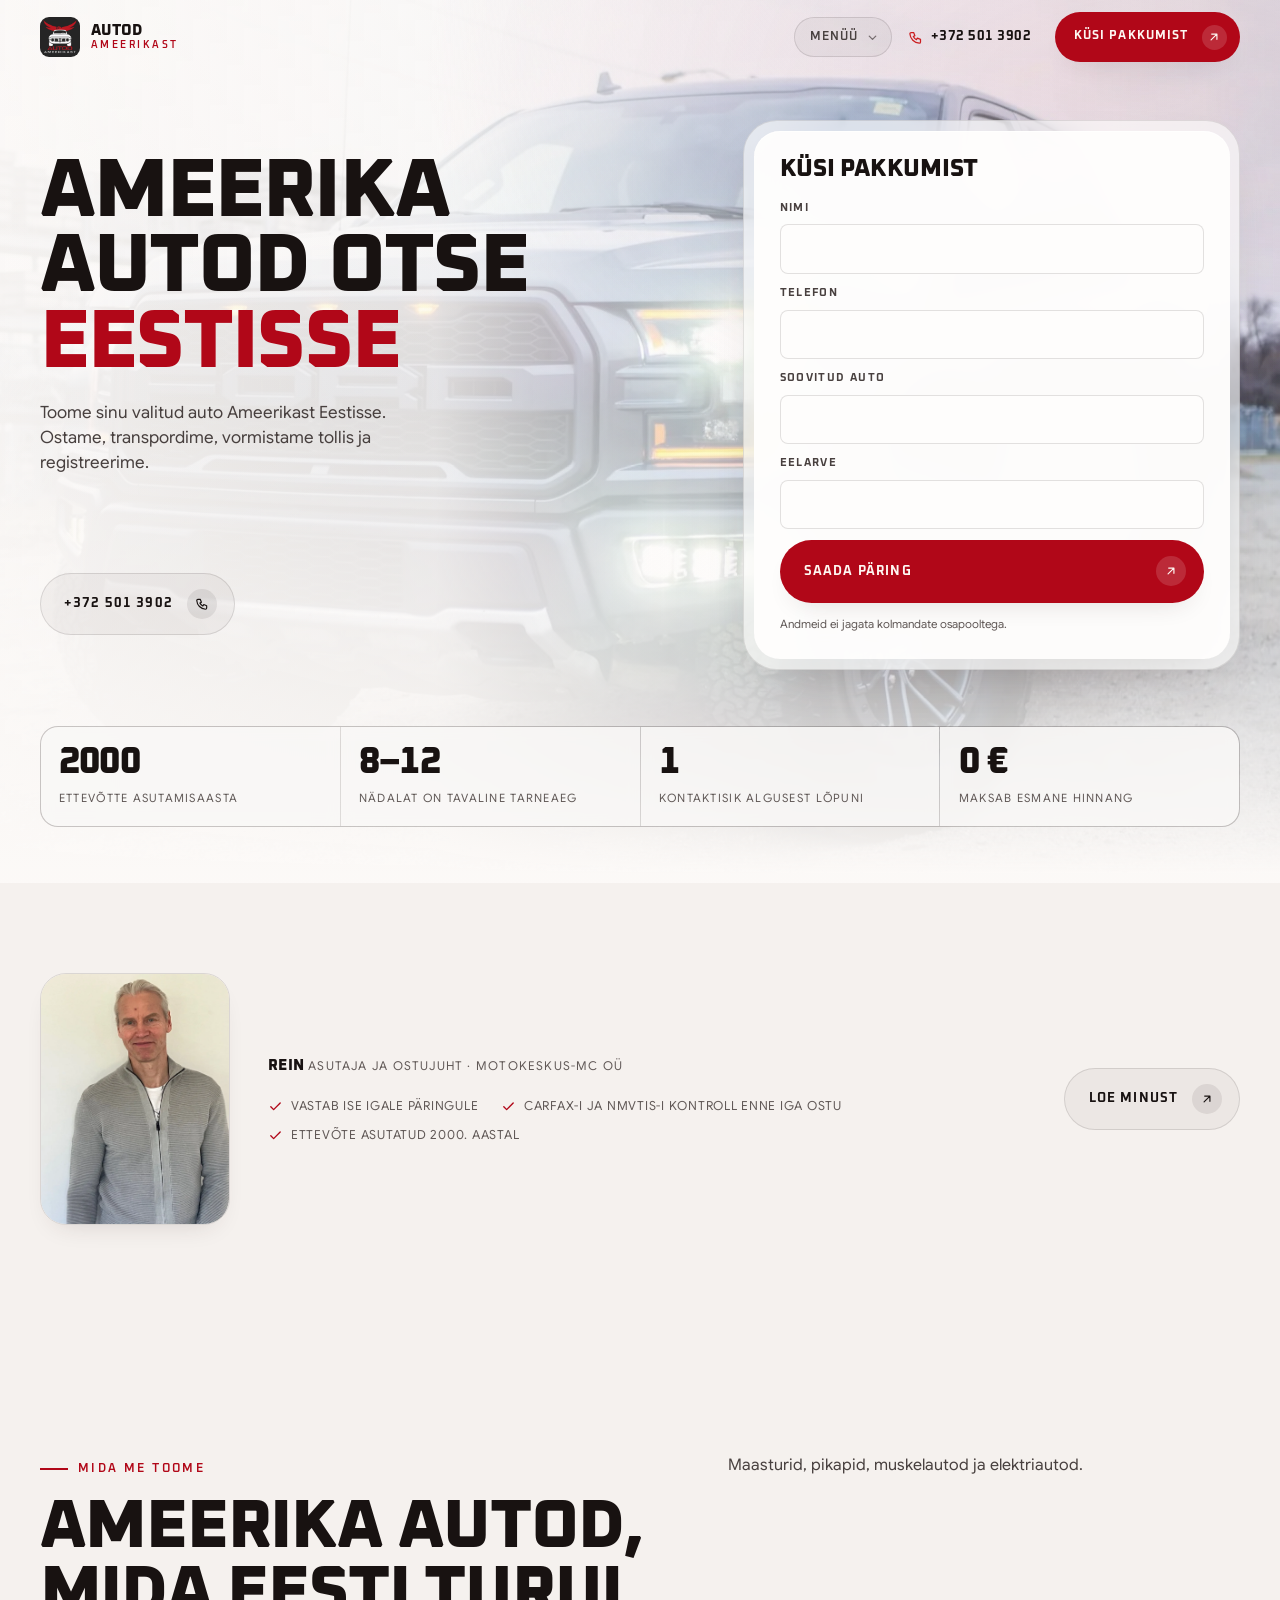
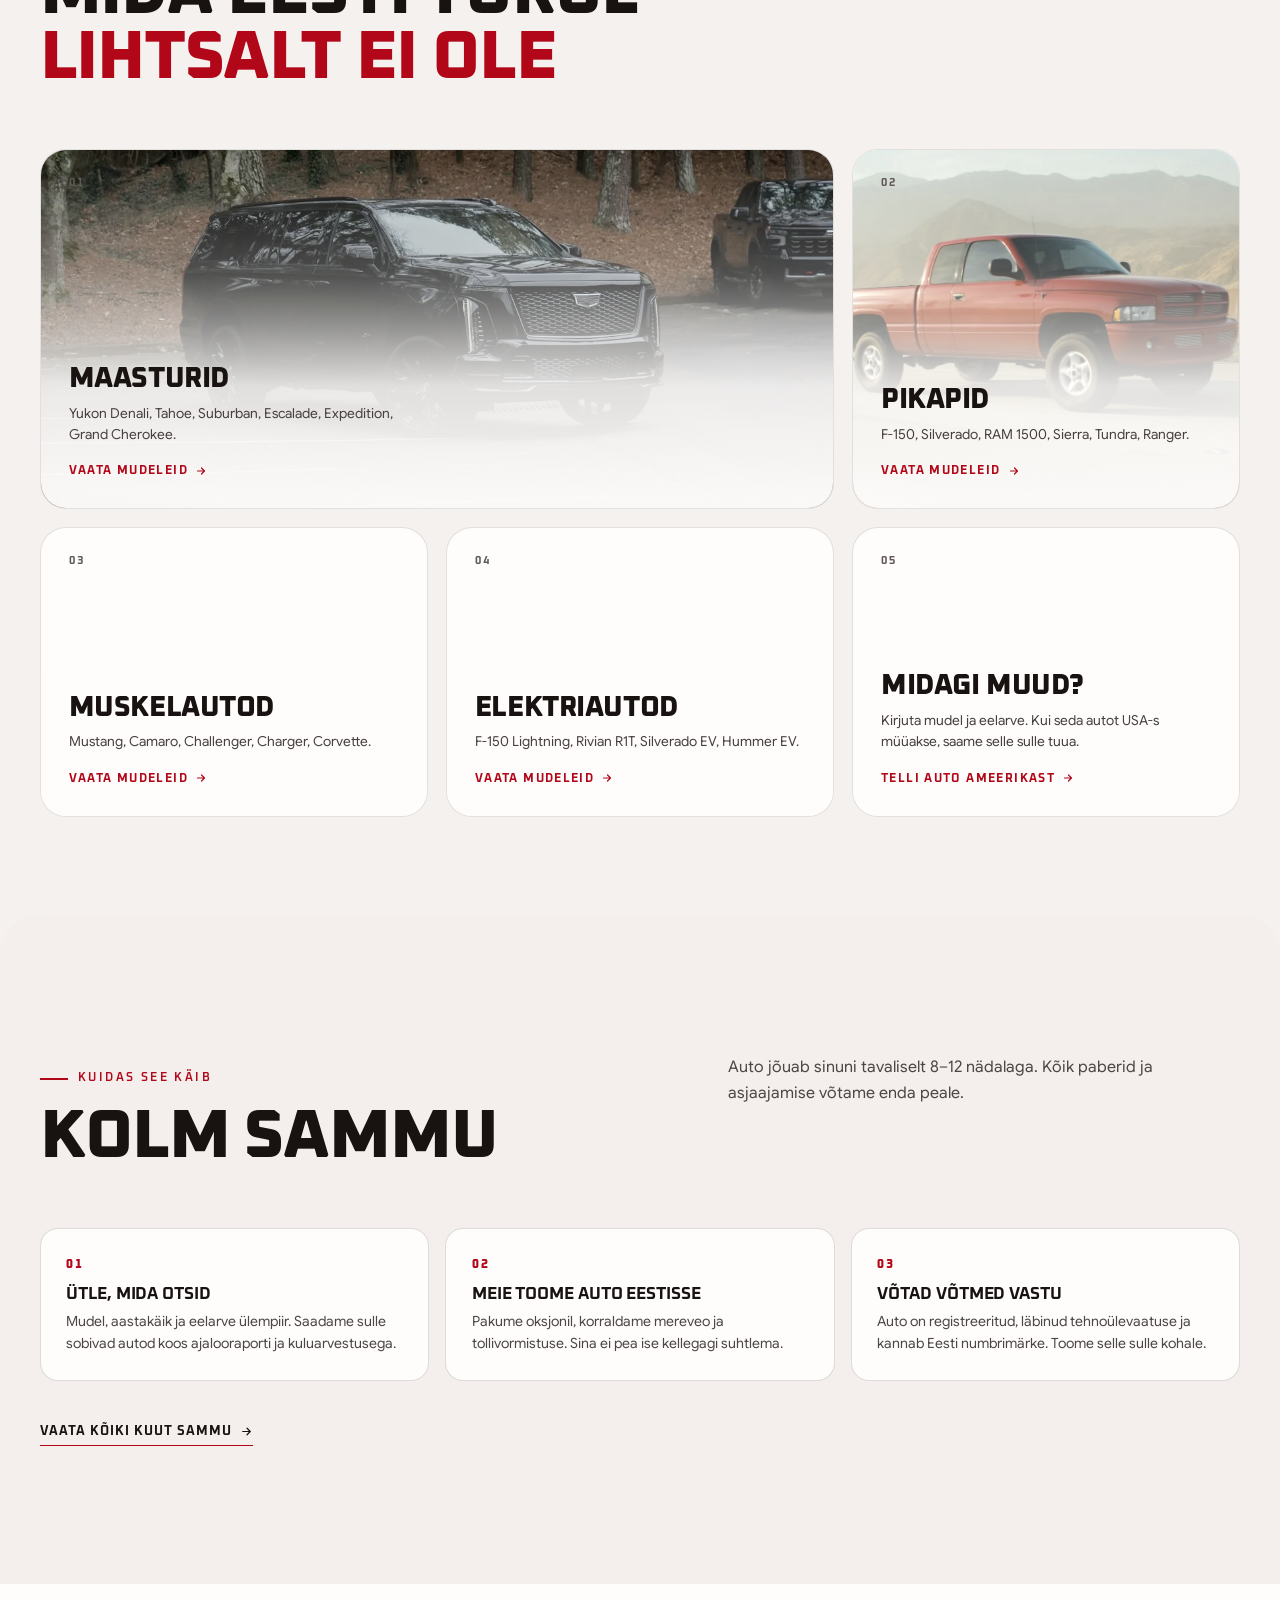
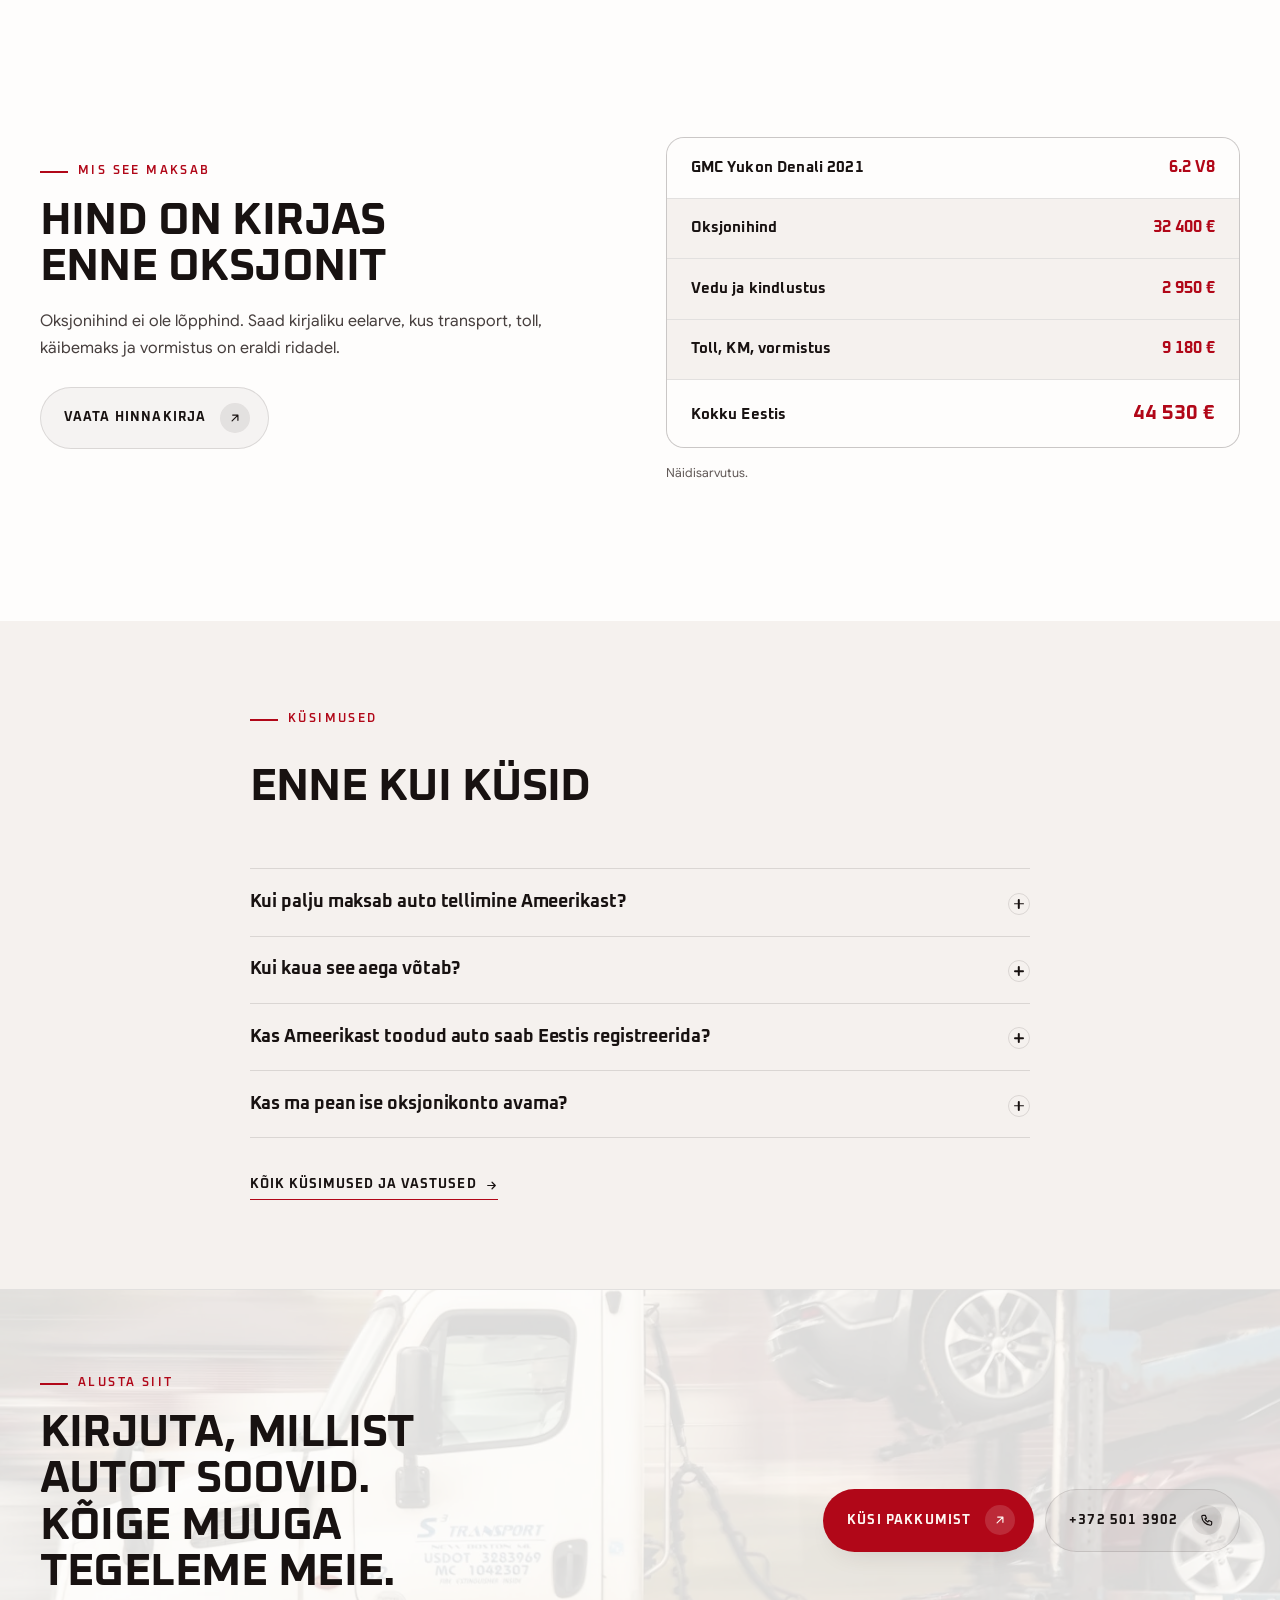
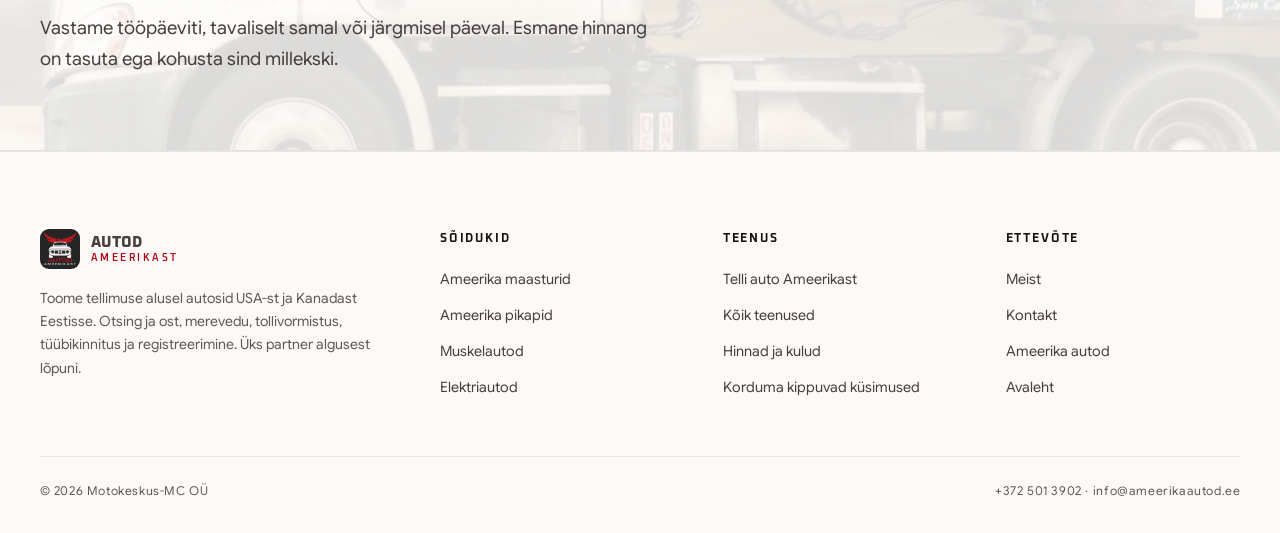
==== commit ac5571e3: "Refine hero section text and remove unnecessary details for clarity" ====
--- a/index.html
+++ b/index.html
@@ -71,7 +71,7 @@
 
       <div>
         <h1 class="d-hero">Ameerika<br>autod otse<br><span class="mark">Eestisse</span></h1>
-        <p class="hero__sub">Toome sinu valitud auto Ameerikast Eestisse. Ostame, transpordime, vormistame tollis ja registreerime, sina suhtled kogu aeg ühe inimesega.</p>
+        <p class="hero__sub">Toome sinu valitud auto Ameerikast Eestisse. Ostame, transpordime, vormistame tollis ja registreerime.</p>
       </div>
 
       <div class="hero__acts">
@@ -125,7 +125,6 @@
     <div>
       <span class="trust__who">Rein</span>
       <span class="trust__role">Asutaja ja ostujuht &middot; Motokeskus-MC OÜ</span>
-      <p class="trust__quote">Oksjonil pakun ma ise. Kui auto ajalugu mulle ei meeldi, jätan pakkumata.</p>
       <div class="trust__meta">
         <span><svg viewBox="0 0 24 24" aria-hidden="true"><path d="m4.5 12.5 4.5 4.5L19.5 6.5"/></svg>Vastab ise igale päringule</span>
         <span><svg viewBox="0 0 24 24" aria-hidden="true"><path d="m4.5 12.5 4.5 4.5L19.5 6.5"/></svg>CARFAX-i ja NMVTIS-i kontroll enne iga ostu</span>
@@ -133,7 +132,7 @@
       </div>
     </div>
     <div style="align-self:stretch;display:flex;align-items:center">
-      <a class="btn btn--ghost" href="/meist/">Loe Reinu lugu<span class="btn__ic"><svg viewBox="0 0 24 24" aria-hidden="true"><path d="M7 17 17 7M8 7h9v9"/></svg></span></a>
+      <a class="btn btn--ghost" href="/meist/">Loe minust<span class="btn__ic"><svg viewBox="0 0 24 24" aria-hidden="true"><path d="M7 17 17 7M8 7h9v9"/></svg></span></a>
     </div>
   </div>
 </section>
@@ -145,7 +144,7 @@
         <span class="kicker">Mida me toome</span>
         <h2 class="d1" style="margin-top:1rem">Ameerika autod,<br>mida Eesti turul<br><span class="mark">lihtsalt ei ole</span></h2>
       </div>
-      <p>Maasturid, pikapid, muskelautod ja elektriautod. Kui mudelit Euroopas ametlikult ei müüda, on import ainus võimalus sellega Eestis sõita.</p>
+      <p>Maasturid, pikapid, muskelautod ja elektriautod.</p>
     </div>
     <div class="bento"><a class="tile tile--wide" href="/ameerika-autod/maasturid/">
       <img src="/img/cars/suv-escalade.webp" width="1200" height="900" alt="Must Cadillac Escalade parklas lehtedeta puude taustal" loading="lazy" decoding="async">
@@ -225,7 +224,7 @@
         <div class="prow"><dt>Toll, KM, vormistus</dt><dd>9 180 &euro;</dd></div>
         <div class="prow prow--total prow--head"><dt>Kokku Eestis</dt><dd>44 530 &euro;</dd></div>
       </dl>
-      <p class="form__note" style="margin-top:.9rem">Näidisarvutus, mitte pakkumine.</p>
+      <p class="form__note" style="margin-top:.9rem">Näidisarvutus.</p>
     </div>
   </div>
 </section>
